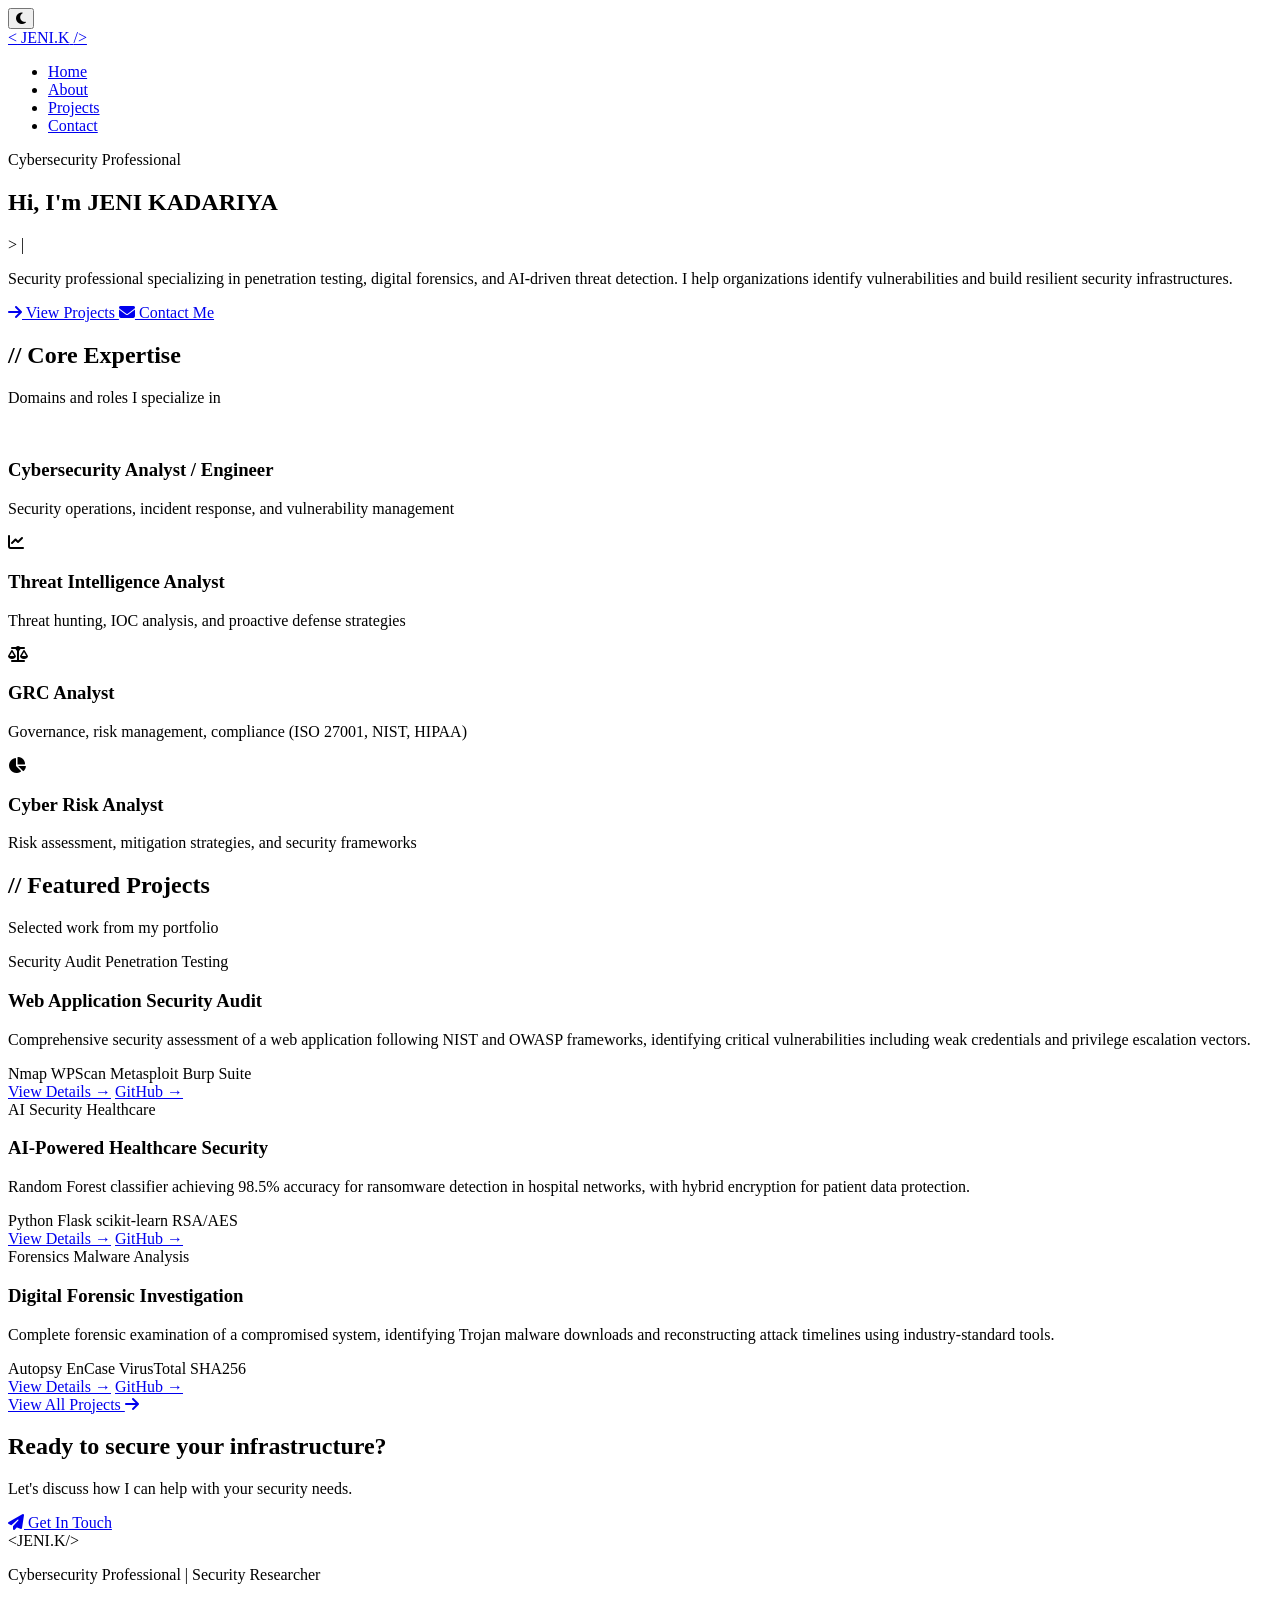
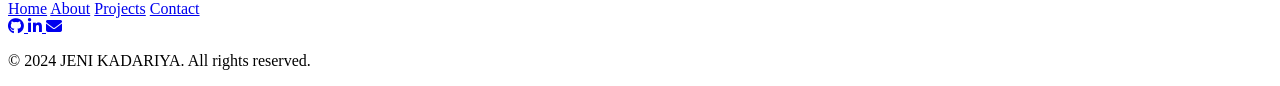
==== index.html @ f5ad0b84 "portolio" ====
<!DOCTYPE html>
<html lang="en">
<head>
    <meta charset="UTF-8">
    <meta name="viewport" content="width=device-width, initial-scale=1.0">
    <title>JENI KADARIYA | Cybersecurity Professional</title>
    <link rel="stylesheet" href="assets/css/style.css">
    <link href="https://fonts.googleapis.com/css2?family=Inter:wght@300;400;500;600;700;800&display=swap" rel="stylesheet">
    <link rel="stylesheet" href="https://cdnjs.cloudflare.com/ajax/libs/font-awesome/6.5.1/css/all.min.css">
</head>
<body>
    <!-- Animated Background -->
    <div class="bg-animation">
        <div class="grid-lines"></div>
        <div class="glow-spot"></div>
    </div>

    <!-- Theme Toggle -->
    <div class="theme-toggle">
        <button id="themeToggle" aria-label="Toggle theme">
            <i class="fas fa-moon"></i>
        </button>
    </div>

    <!-- Navigation -->
    <nav class="navbar" id="navbar">
        <div class="nav-container">
            <div class="logo">
                <a href="index.html">
                    <span class="logo-bracket">&lt;</span>
                    <span class="logo-text">JENI.K</span>
                    <span class="logo-bracket">/&gt;</span>
                </a>
            </div>
            <div class="nav-toggle" id="navToggle">
                <span></span>
                <span></span>
                <span></span>
            </div>
            <ul class="nav-menu" id="navMenu">
                <li><a href="index.html" class="nav-link active">Home</a></li>
                <li><a href="about.html" class="nav-link">About</a></li>
                <li><a href="projects.html" class="nav-link">Projects</a></li>
                <li><a href="contact.html" class="nav-link">Contact</a></li>
            </ul>
        </div>
    </nav>

    <main>
        <!-- Hero Section -->
        <section class="hero">
            <div class="hero-container">
                <div class="hero-badge">
                    <span class="badge-dot"></span>
                    <span>Cybersecurity Professional</span>
                </div>
                <h1 class="hero-title">
                    <span class="greeting">Hi, I'm</span>
                    <span class="name">JENI KADARIYA</span>
                </h1>
                <div class="typing-container">
                    <span class="typing-prefix">></span>
                    <span class="typing-text" id="typingText"></span>
                    <span class="typing-cursor">|</span>
                </div>
                <p class="hero-description">
                    Security professional specializing in penetration testing, digital forensics, 
                    and AI-driven threat detection. I help organizations identify vulnerabilities 
                    and build resilient security infrastructures.
                </p>
                <div class="hero-buttons">
                    <a href="projects.html" class="btn btn-primary">
                        <i class="fas fa-arrow-right"></i>
                        View Projects
                    </a>
                    <a href="contact.html" class="btn btn-outline">
                        <i class="fas fa-envelope"></i>
                        Contact Me
                    </a>
                </div>
            </div>
        </section>

        <!-- Skills Preview - UPDATED SECTION -->
        <section class="skills-preview">
            <div class="container">
                <div class="section-header">
                    <h2 class="section-title">
                        <span class="title-accent">//</span>
                        Core Expertise
                    </h2>
                    <p class="section-subtitle">Domains and roles I specialize in</p>
                </div>
                <div class="skills-grid">
                    <div class="skill-card">
                        <div class="skill-icon">
                            <i class="fas fa-shield-haltered"></i>
                        </div>
                        <h3>Cybersecurity Analyst / Engineer</h3>
                        <p>Security operations, incident response, and vulnerability management</p>
                    </div>
                    <div class="skill-card">
                        <div class="skill-icon">
                            <i class="fas fa-chart-line"></i>
                        </div>
                        <h3>Threat Intelligence Analyst</h3>
                        <p>Threat hunting, IOC analysis, and proactive defense strategies</p>
                    </div>
                    <div class="skill-card">
                        <div class="skill-icon">
                            <i class="fas fa-balance-scale"></i>
                        </div>
                        <h3>GRC Analyst</h3>
                        <p>Governance, risk management, compliance (ISO 27001, NIST, HIPAA)</p>
                    </div>
                    <div class="skill-card">
                        <div class="skill-icon">
                            <i class="fas fa-chart-pie"></i>
                        </div>
                        <h3>Cyber Risk Analyst</h3>
                        <p>Risk assessment, mitigation strategies, and security frameworks</p>
                    </div>
                </div>
            </div>
        </section>

        <!-- Featured Projects -->
        <section class="featured-projects">
            <div class="container">
                <div class="section-header">
                    <h2 class="section-title">
                        <span class="title-accent">//</span>
                        Featured Projects
                    </h2>
                    <p class="section-subtitle">Selected work from my portfolio</p>
                </div>
                <div class="projects-grid" id="featuredGrid">
                    <!-- Featured Project 1 -->
                    <div class="project-card">
                        <div class="project-tags">
                            <span class="tag">Security Audit</span>
                            <span class="tag">Penetration Testing</span>
                        </div>
                        <h3>Web Application Security Audit</h3>
                        <p>Comprehensive security assessment of a web application following NIST and OWASP frameworks, identifying critical vulnerabilities including weak credentials and privilege escalation vectors.</p>
                        <div class="project-tech">
                            <span>Nmap</span>
                            <span>WPScan</span>
                            <span>Metasploit</span>
                            <span>Burp Suite</span>
                        </div>
                        <div class="project-links">
                            <a href="projects.html" class="btn-link">View Details →</a>
                            <a href="https://github.com/Jeni3579" target="_blank" class="btn-link">GitHub →</a>
                        </div>
                    </div>

                    <!-- Featured Project 2 -->
                    <div class="project-card">
                        <div class="project-tags">
                            <span class="tag">AI Security</span>
                            <span class="tag">Healthcare</span>
                        </div>
                        <h3>AI-Powered Healthcare Security</h3>
                        <p>Random Forest classifier achieving 98.5% accuracy for ransomware detection in hospital networks, with hybrid encryption for patient data protection.</p>
                        <div class="project-tech">
                            <span>Python</span>
                            <span>Flask</span>
                            <span>scikit-learn</span>
                            <span>RSA/AES</span>
                        </div>
                        <div class="project-links">
                            <a href="projects.html" class="btn-link">View Details →</a>
                            <a href="https://github.com/Jeni3579" target="_blank" class="btn-link">GitHub →</a>
                        </div>
                    </div>

                    <!-- Featured Project 3 -->
                    <div class="project-card">
                        <div class="project-tags">
                            <span class="tag">Forensics</span>
                            <span class="tag">Malware Analysis</span>
                        </div>
                        <h3>Digital Forensic Investigation</h3>
                        <p>Complete forensic examination of a compromised system, identifying Trojan malware downloads and reconstructing attack timelines using industry-standard tools.</p>
                        <div class="project-tech">
                            <span>Autopsy</span>
                            <span>EnCase</span>
                            <span>VirusTotal</span>
                            <span>SHA256</span>
                        </div>
                        <div class="project-links">
                            <a href="projects.html" class="btn-link">View Details →</a>
                            <a href="https://github.com/Jeni3579" target="_blank" class="btn-link">GitHub →</a>
                        </div>
                    </div>
                </div>
                <div class="view-all">
                    <a href="projects.html" class="btn-outline">
                        View All Projects
                        <i class="fas fa-arrow-right"></i>
                    </a>
                </div>
            </div>
        </section>

        <!-- Call to Action -->
        <section class="cta-section">
            <div class="container">
                <div class="cta-content">
                    <h2>Ready to secure your infrastructure?</h2>
                    <p>Let's discuss how I can help with your security needs.</p>
                    <a href="contact.html" class="btn btn-primary">
                        <i class="fas fa-paper-plane"></i>
                        Get In Touch
                    </a>
                </div>
            </div>
        </section>
    </main>

    <!-- Footer -->
    <footer class="footer">
        <div class="container">
            <div class="footer-content">
                <div class="footer-info">
                    <div class="footer-logo">
                        <span>&lt;JENI.K/&gt;</span>
                    </div>
                    <p>Cybersecurity Professional | Security Researcher</p>
                </div>
                <div class="footer-links">
                    <a href="index.html">Home</a>
                    <a href="about.html">About</a>
                    <a href="projects.html">Projects</a>
                    <a href="contact.html">Contact</a>
                </div>
                <div class="footer-social">
                    <a href="https://github.com/Jeni3579" target="_blank" aria-label="GitHub">
                        <i class="fab fa-github"></i>
                    </a>
                    <a href="https://www.linkedin.com/in/jeni-kadariya-0620a2279" target="_blank" aria-label="LinkedIn">
                        <i class="fab fa-linkedin-in"></i>
                    </a>
                    <a href="mailto:kadariyajennie3579@gmail.com" aria-label="Email">
                        <i class="fas fa-envelope"></i>
                    </a>
                </div>
            </div>
            <div class="footer-bottom">
                <p>&copy; 2024 JENI KADARIYA. All rights reserved.</p>
            </div>
        </div>
    </footer>

    <script src="assets/js/main.js"></script>
</body>
</html>
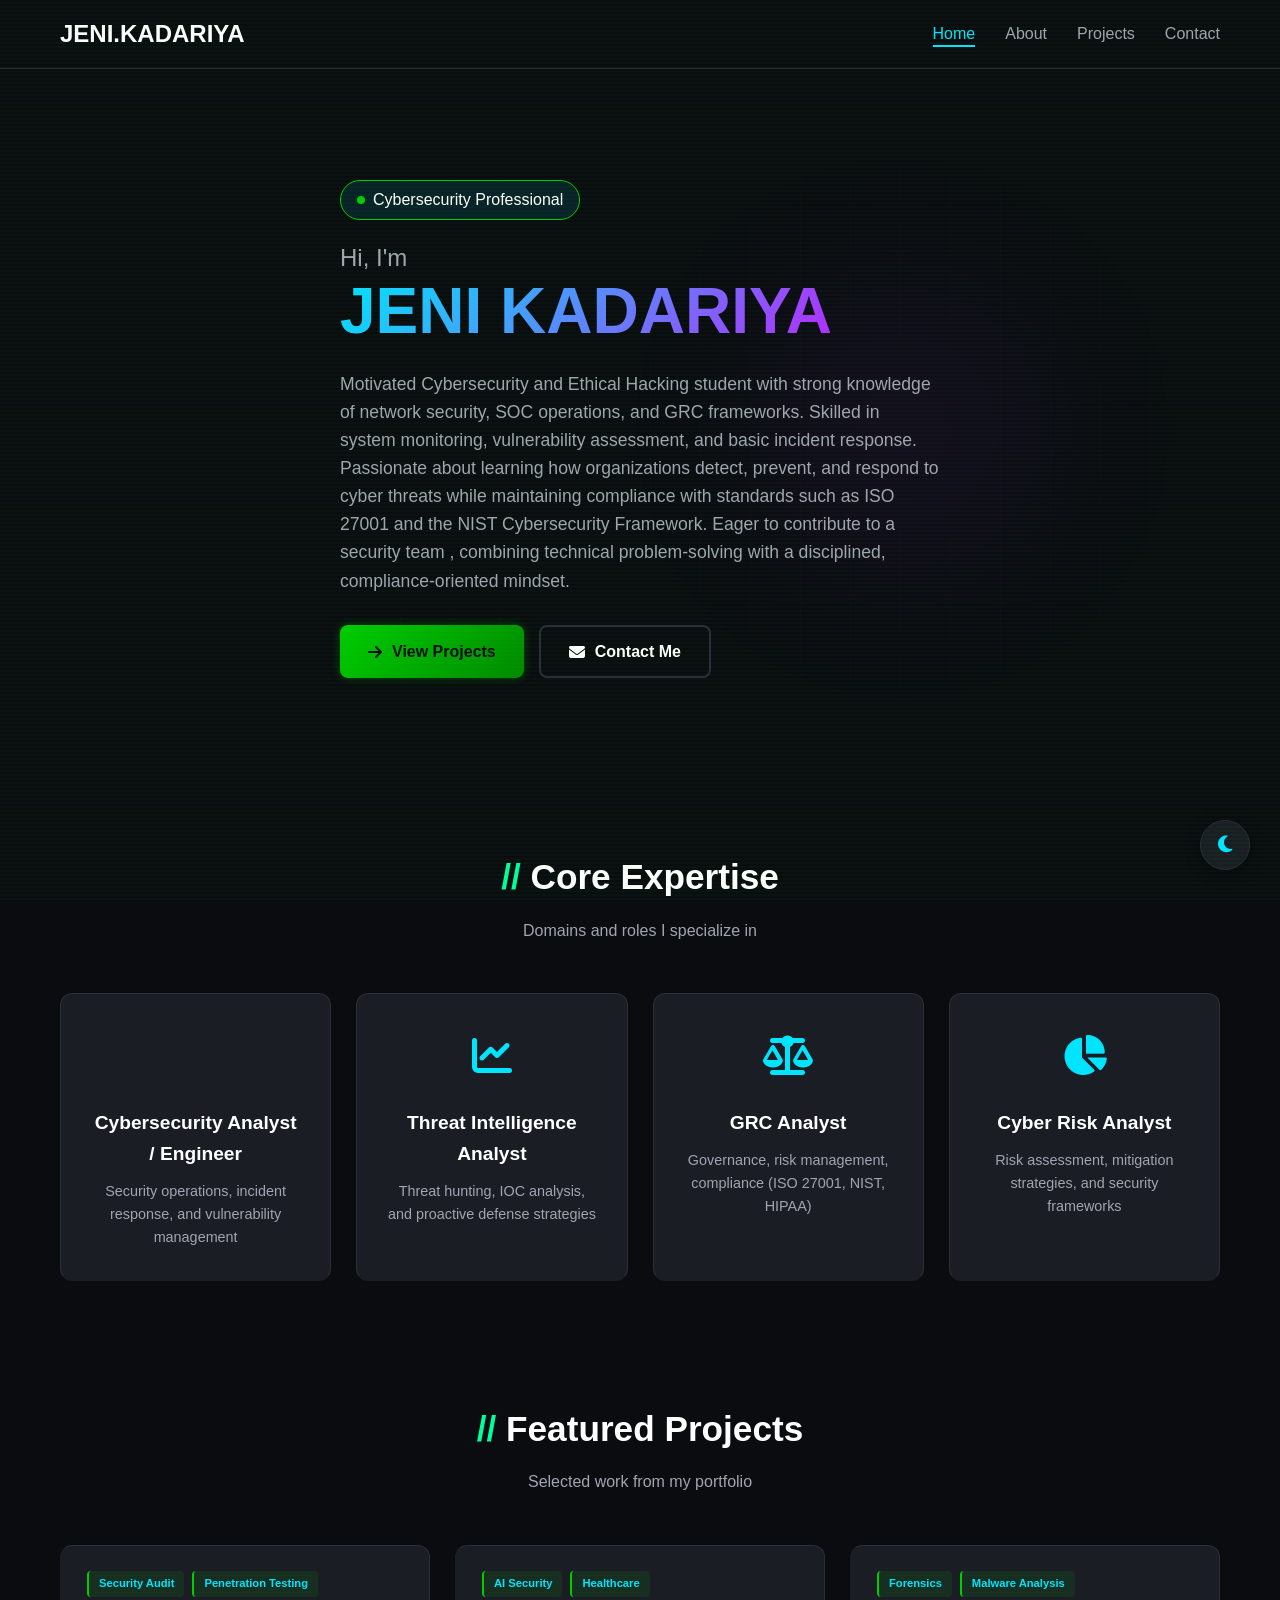
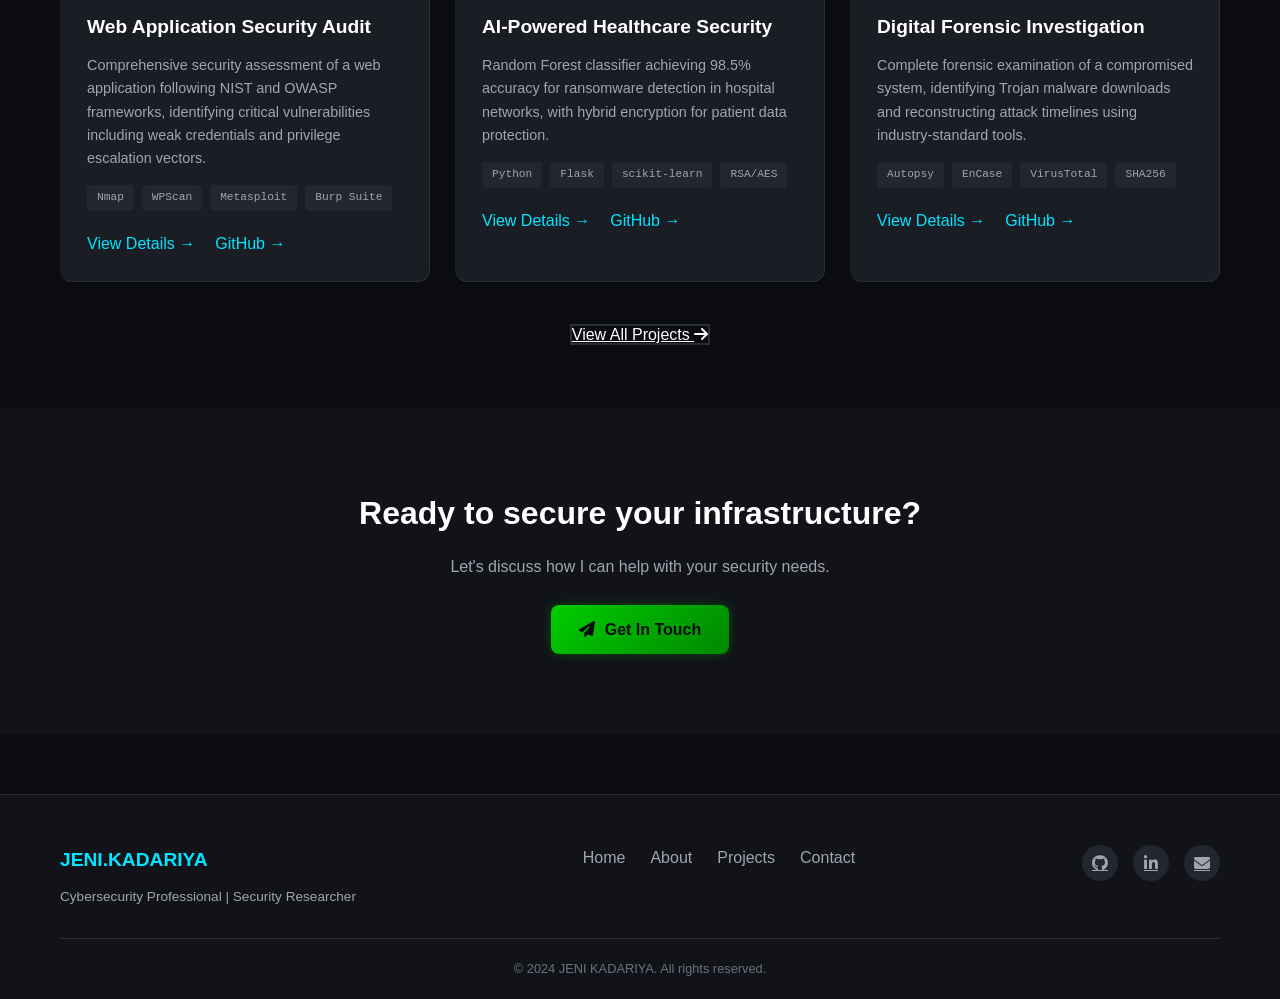
==== commit 2010cc1f: "cybersecurity portfolio" ====
--- a/index.html
+++ b/index.html
@@ -9,10 +9,11 @@
     <link rel="stylesheet" href="https://cdnjs.cloudflare.com/ajax/libs/font-awesome/6.5.1/css/all.min.css">
 </head>
 <body>
-    <!-- Animated Background -->
+    <!-- Animated Background - Kali Linux Style -->
     <div class="bg-animation">
         <div class="grid-lines"></div>
         <div class="glow-spot"></div>
+        <div class="matrix-rain"></div>
     </div>
 
     <!-- Theme Toggle -->
@@ -27,9 +28,7 @@
         <div class="nav-container">
             <div class="logo">
                 <a href="index.html">
-                    <span class="logo-bracket">&lt;</span>
-                    <span class="logo-text">JENI.K</span>
-                    <span class="logo-bracket">/&gt;</span>
+                    <span class="logo-text">JENI.KADARIYA</span>
                 </a>
             </div>
             <div class="nav-toggle" id="navToggle">
@@ -58,15 +57,12 @@
                     <span class="greeting">Hi, I'm</span>
                     <span class="name">JENI KADARIYA</span>
                 </h1>
-                <div class="typing-container">
-                    <span class="typing-prefix">></span>
-                    <span class="typing-text" id="typingText"></span>
-                    <span class="typing-cursor">|</span>
-                </div>
                 <p class="hero-description">
-                    Security professional specializing in penetration testing, digital forensics, 
-                    and AI-driven threat detection. I help organizations identify vulnerabilities 
-                    and build resilient security infrastructures.
+                    Motivated Cybersecurity and Ethical Hacking student with strong knowledge of network security, SOC operations, and GRC
+                    frameworks. Skilled in system monitoring, vulnerability assessment, and basic incident response. Passionate about learning how
+                    organizations detect, prevent, and respond to cyber threats while maintaining compliance with standards such as ISO 27001 and the
+                    NIST Cybersecurity Framework. Eager to contribute to a security team , combining technical problem-solving with a disciplined,
+                    compliance-oriented mindset.
                 </p>
                 <div class="hero-buttons">
                     <a href="projects.html" class="btn btn-primary">
@@ -81,7 +77,7 @@
             </div>
         </section>
 
-        <!-- Skills Preview - UPDATED SECTION -->
+        <!-- Skills Preview -->
         <section class="skills-preview">
             <div class="container">
                 <div class="section-header">
@@ -225,7 +221,7 @@
             <div class="footer-content">
                 <div class="footer-info">
                     <div class="footer-logo">
-                        <span>&lt;JENI.K/&gt;</span>
+                        <span>JENI.KADARIYA</span>
                     </div>
                     <p>Cybersecurity Professional | Security Researcher</p>
                 </div>
--- a/assets/css/style.css
+++ b/assets/css/style.css
@@ -0,0 +1,1150 @@
+/* ============================================
+   JENI KADARIYA - Cybersecurity Portfolio
+   Modern Dark Theme with Neon Accents
+   ============================================ */
+
+/* CSS Variables */
+:root {
+    /* Dark Theme (Default) */
+    --bg-primary: #0a0c10;
+    --bg-secondary: #111318;
+    --bg-card: #1a1d24;
+    --bg-hover: #22262f;
+    --text-primary: #ffffff;
+    --text-secondary: #a0a5b0;
+    --text-muted: #6c7280;
+    --accent-cyan: #00e5ff;
+    --accent-purple: #b829ff;
+    --accent-green: #00ff9d;
+    --border-color: #2a2e3a;
+    --glow-cyan: rgba(0, 229, 255, 0.2);
+    --glow-purple: rgba(184, 41, 255, 0.2);
+    --danger: #ff4d4d;
+    --success: #00ff9d;
+    --transition: all 0.3s ease;
+}
+
+/* Light Theme */
+[data-theme="light"] {
+    --bg-primary: #f0f2f5;
+    --bg-secondary: #ffffff;
+    --bg-card: #ffffff;
+    --bg-hover: #e8eaef;
+    --text-primary: #1a1a2e;
+    --text-secondary: #4a4a6a;
+    --text-muted: #8a8aa0;
+    --border-color: #e0e0e0;
+}
+
+/* Global Styles */
+* {
+    margin: 0;
+    padding: 0;
+    box-sizing: border-box;
+}
+
+html {
+    scroll-behavior: smooth;
+}
+
+body {
+    font-family: 'Inter', sans-serif;
+    background-color: var(--bg-primary);
+    color: var(--text-primary);
+    line-height: 1.6;
+    transition: var(--transition);
+    overflow-x: hidden;
+}
+
+.container {
+    max-width: 1200px;
+    margin: 0 auto;
+    padding: 0 20px;
+}
+
+/* ============================================
+   Animated Background
+   ============================================ */
+.bg-animation {
+    position: fixed;
+    top: 0;
+    left: 0;
+    width: 100%;
+    height: 100%;
+    z-index: -1;
+    overflow: hidden;
+}
+
+.grid-lines {
+    position: absolute;
+    top: 0;
+    left: 0;
+    width: 100%;
+    height: 100%;
+    background-image: 
+        linear-gradient(var(--border-color) 1px, transparent 1px),
+        linear-gradient(90deg, var(--border-color) 1px, transparent 1px);
+    background-size: 50px 50px;
+    opacity: 0.05;
+}
+
+.glow-spot {
+    position: absolute;
+    top: 20%;
+    right: 10%;
+    width: 500px;
+    height: 500px;
+    background: radial-gradient(circle, var(--glow-purple) 0%, transparent 70%);
+    border-radius: 50%;
+    filter: blur(60px);
+    opacity: 0.4;
+    animation: pulse 8s ease-in-out infinite;
+}
+
+@keyframes pulse {
+    0%, 100% { opacity: 0.3; transform: scale(1); }
+    50% { opacity: 0.5; transform: scale(1.1); }
+}
+
+/* ============================================
+   Theme Toggle
+   ============================================ */
+.theme-toggle {
+    position: fixed;
+    bottom: 30px;
+    right: 30px;
+    z-index: 1000;
+}
+
+.theme-toggle button {
+    width: 50px;
+    height: 50px;
+    border-radius: 50%;
+    background: var(--bg-card);
+    border: 1px solid var(--border-color);
+    color: var(--accent-cyan);
+    cursor: pointer;
+    font-size: 1.2rem;
+    transition: var(--transition);
+    box-shadow: 0 4px 15px rgba(0, 0, 0, 0.3);
+}
+
+.theme-toggle button:hover {
+    transform: scale(1.1);
+    border-color: var(--accent-cyan);
+    box-shadow: 0 0 20px var(--glow-cyan);
+}
+
+/* ============================================
+   Navigation
+   ============================================ */
+.navbar {
+    position: sticky;
+    top: 0;
+    z-index: 999;
+    background: var(--bg-primary);
+    border-bottom: 1px solid var(--border-color);
+    backdrop-filter: blur(10px);
+    padding: 15px 0;
+}
+
+.nav-container {
+    max-width: 1200px;
+    margin: 0 auto;
+    padding: 0 20px;
+    display: flex;
+    justify-content: space-between;
+    align-items: center;
+}
+
+.logo a {
+    text-decoration: none;
+    font-size: 1.5rem;
+    font-weight: 700;
+}
+
+.logo-bracket {
+    color: var(--accent-cyan);
+}
+
+.logo-text {
+    color: var(--text-primary);
+}
+
+.nav-menu {
+    display: flex;
+    gap: 30px;
+    list-style: none;
+}
+
+.nav-link {
+    text-decoration: none;
+    color: var(--text-secondary);
+    font-weight: 500;
+    transition: var(--transition);
+    position: relative;
+}
+
+.nav-link:hover,
+.nav-link.active {
+    color: var(--accent-cyan);
+}
+
+.nav-link::after {
+    content: '';
+    position: absolute;
+    bottom: -5px;
+    left: 0;
+    width: 0;
+    height: 2px;
+    background: var(--accent-cyan);
+    transition: var(--transition);
+}
+
+.nav-link:hover::after,
+.nav-link.active::after {
+    width: 100%;
+}
+
+.nav-toggle {
+    display: none;
+    flex-direction: column;
+    gap: 6px;
+    cursor: pointer;
+}
+
+.nav-toggle span {
+    width: 25px;
+    height: 2px;
+    background: var(--text-primary);
+    transition: var(--transition);
+}
+
+/* ============================================
+   Buttons
+   ============================================ */
+.btn {
+    display: inline-flex;
+    align-items: center;
+    gap: 10px;
+    padding: 12px 28px;
+    border-radius: 8px;
+    text-decoration: none;
+    font-weight: 600;
+    transition: var(--transition);
+    cursor: pointer;
+    border: none;
+    font-family: inherit;
+}
+
+.btn-primary {
+    background: linear-gradient(135deg, var(--accent-cyan), var(--accent-purple));
+    color: var(--bg-primary);
+}
+
+.btn-primary:hover {
+    transform: translateY(-2px);
+    box-shadow: 0 5px 20px var(--glow-cyan);
+}
+
+.btn-outline {
+    background: transparent;
+    border: 2px solid var(--border-color);
+    color: var(--text-primary);
+}
+
+.btn-outline:hover {
+    border-color: var(--accent-cyan);
+    color: var(--accent-cyan);
+    transform: translateY(-2px);
+}
+
+.btn-link {
+    background: none;
+    border: none;
+    color: var(--accent-cyan);
+    text-decoration: none;
+    font-weight: 500;
+    cursor: pointer;
+    transition: var(--transition);
+}
+
+.btn-link:hover {
+    color: var(--accent-purple);
+    transform: translateX(5px);
+}
+
+/* ============================================
+   Hero Section
+   ============================================ */
+.hero {
+    min-height: 80vh;
+    display: flex;
+    align-items: center;
+    padding: 60px 0;
+}
+
+.hero-container {
+    max-width: 1200px;
+    margin: 0 auto;
+    padding: 0 20px;
+}
+
+.hero-badge {
+    display: inline-flex;
+    align-items: center;
+    gap: 8px;
+    background: rgba(0, 229, 255, 0.1);
+    border: 1px solid var(--accent-cyan);
+    border-radius: 50px;
+    padding: 6px 16px;
+    margin-bottom: 24px;
+}
+
+.badge-dot {
+    width: 8px;
+    height: 8px;
+    background: var(--accent-green);
+    border-radius: 50%;
+    animation: blink 1s infinite;
+}
+
+@keyframes blink {
+    0%, 100% { opacity: 1; }
+    50% { opacity: 0.3; }
+}
+
+.hero-title {
+    font-size: 4rem;
+    font-weight: 800;
+    margin-bottom: 20px;
+    line-height: 1.2;
+}
+
+.greeting {
+    display: block;
+    font-size: 1.5rem;
+    color: var(--text-secondary);
+    font-weight: 400;
+}
+
+.name {
+    background: linear-gradient(135deg, var(--accent-cyan), var(--accent-purple));
+    -webkit-background-clip: text;
+    background-clip: text;
+    color: transparent;
+}
+
+.typing-container {
+    display: flex;
+    align-items: center;
+    gap: 5px;
+    margin-bottom: 20px;
+    font-size: 1.5rem;
+}
+
+.typing-prefix {
+    color: var(--accent-green);
+}
+
+.typing-text {
+    color: var(--accent-cyan);
+}
+
+.typing-cursor {
+    color: var(--accent-green);
+    animation: blink 1s infinite;
+}
+
+.hero-description {
+    font-size: 1.1rem;
+    color: var(--text-secondary);
+    max-width: 600px;
+    margin-bottom: 30px;
+}
+
+.hero-buttons {
+    display: flex;
+    gap: 15px;
+    flex-wrap: wrap;
+}
+
+/* ============================================
+   Section Styles
+   ============================================ */
+.section-header {
+    text-align: center;
+    margin-bottom: 50px;
+}
+
+.section-title {
+    font-size: 2.2rem;
+    font-weight: 700;
+    margin-bottom: 12px;
+}
+
+.title-accent {
+    color: var(--accent-green);
+}
+
+.section-subtitle {
+    color: var(--text-secondary);
+    font-size: 1rem;
+}
+
+/* Skills Preview */
+.skills-preview {
+    padding: 60px 0;
+}
+
+.skills-grid {
+    display: grid;
+    grid-template-columns: repeat(auto-fit, minmax(250px, 1fr));
+    gap: 25px;
+}
+
+.skill-card {
+    background: var(--bg-card);
+    border: 1px solid var(--border-color);
+    border-radius: 12px;
+    padding: 30px;
+    text-align: center;
+    transition: var(--transition);
+}
+
+.skill-card:hover {
+    transform: translateY(-5px);
+    border-color: var(--accent-cyan);
+    box-shadow: 0 5px 20px var(--glow-cyan);
+}
+
+.skill-icon {
+    font-size: 2.5rem;
+    color: var(--accent-cyan);
+    margin-bottom: 20px;
+}
+
+.skill-card h3 {
+    font-size: 1.2rem;
+    margin-bottom: 10px;
+}
+
+.skill-card p {
+    color: var(--text-secondary);
+    font-size: 0.9rem;
+}
+
+/* Projects Grid */
+.featured-projects,
+.all-projects {
+    padding: 60px 0;
+}
+
+.projects-grid {
+    display: grid;
+    grid-template-columns: repeat(auto-fit, minmax(350px, 1fr));
+    gap: 25px;
+    margin-bottom: 40px;
+}
+
+.project-card {
+    background: var(--bg-card);
+    border: 1px solid var(--border-color);
+    border-radius: 12px;
+    padding: 25px;
+    transition: var(--transition);
+}
+
+.project-card:hover {
+    transform: translateY(-5px);
+    border-color: var(--accent-cyan);
+    box-shadow: 0 5px 20px var(--glow-cyan);
+}
+
+.project-tags {
+    display: flex;
+    flex-wrap: wrap;
+    gap: 8px;
+    margin-bottom: 15px;
+}
+
+.tag {
+    background: rgba(0, 229, 255, 0.1);
+    color: var(--accent-cyan);
+    padding: 4px 10px;
+    border-radius: 4px;
+    font-size: 0.7rem;
+    font-weight: 600;
+}
+
+.project-card h3 {
+    font-size: 1.2rem;
+    margin-bottom: 12px;
+}
+
+.project-card p {
+    color: var(--text-secondary);
+    font-size: 0.9rem;
+    margin-bottom: 15px;
+    line-height: 1.6;
+}
+
+.project-tech {
+    display: flex;
+    flex-wrap: wrap;
+    gap: 8px;
+    margin-bottom: 20px;
+}
+
+.project-tech span {
+    background: var(--bg-hover);
+    padding: 4px 10px;
+    border-radius: 4px;
+    font-size: 0.7rem;
+    font-family: monospace;
+    color: var(--text-secondary);
+}
+
+.project-links {
+    display: flex;
+    gap: 20px;
+}
+
+.view-all {
+    text-align: center;
+    margin-top: 20px;
+}
+
+/* CTA Section */
+.cta-section {
+    padding: 80px 0;
+    text-align: center;
+    background: var(--bg-secondary);
+}
+
+.cta-content h2 {
+    font-size: 2rem;
+    margin-bottom: 15px;
+}
+
+.cta-content p {
+    color: var(--text-secondary);
+    margin-bottom: 25px;
+}
+
+/* Page Hero */
+.page-hero {
+    padding: 60px 0 40px;
+    text-align: center;
+}
+
+.page-hero-content h1 {
+    font-size: 2.5rem;
+    margin-bottom: 15px;
+}
+
+.page-hero-content p {
+    color: var(--text-secondary);
+}
+
+/* About Page */
+.about-intro {
+    padding: 40px 0;
+}
+
+.about-grid {
+    display: grid;
+    grid-template-columns: 1fr 2fr;
+    gap: 50px;
+    align-items: center;
+}
+
+.image-placeholder {
+    background: linear-gradient(135deg, var(--accent-cyan), var(--accent-purple));
+    border-radius: 20px;
+    aspect-ratio: 1;
+    display: flex;
+    align-items: center;
+    justify-content: center;
+}
+
+.placeholder-icon {
+    font-size: 5rem;
+    color: var(--bg-primary);
+}
+
+.about-text h2 {
+    font-size: 2rem;
+    margin-bottom: 20px;
+}
+
+.about-text p {
+    color: var(--text-secondary);
+    margin-bottom: 20px;
+    line-height: 1.6;
+}
+
+.about-stats {
+    display: flex;
+    gap: 30px;
+    margin-top: 30px;
+}
+
+.stat-item {
+    text-align: center;
+}
+
+.stat-number {
+    display: block;
+    font-size: 2rem;
+    font-weight: 700;
+    color: var(--accent-cyan);
+}
+
+.stat-label {
+    font-size: 0.8rem;
+    color: var(--text-secondary);
+}
+
+/* Skills Detail */
+.skills-detail {
+    padding: 60px 0;
+}
+
+.skills-categories {
+    display: grid;
+    grid-template-columns: repeat(2, 1fr);
+    gap: 30px;
+}
+
+.skill-category {
+    background: var(--bg-card);
+    border: 1px solid var(--border-color);
+    border-radius: 12px;
+    padding: 25px;
+}
+
+.skill-category h3 {
+    font-size: 1.2rem;
+    margin-bottom: 20px;
+    color: var(--accent-cyan);
+}
+
+.skill-category h3 i {
+    margin-right: 10px;
+}
+
+.skill-items {
+    display: flex;
+    flex-wrap: wrap;
+    gap: 10px;
+}
+
+.skill-items span {
+    background: var(--bg-hover);
+    padding: 8px 16px;
+    border-radius: 8px;
+    font-size: 0.85rem;
+    transition: var(--transition);
+}
+
+.skill-items span:hover {
+    background: var(--accent-cyan);
+    color: var(--bg-primary);
+}
+
+/* Certifications */
+.certifications {
+    padding: 60px 0;
+}
+
+.cert-grid {
+    display: grid;
+    grid-template-columns: repeat(auto-fit, minmax(200px, 1fr));
+    gap: 20px;
+}
+
+.cert-card {
+    background: var(--bg-card);
+    border: 1px solid var(--border-color);
+    border-radius: 12px;
+    padding: 25px;
+    text-align: center;
+    transition: var(--transition);
+}
+
+.cert-card:hover {
+    transform: translateY(-3px);
+    border-color: var(--accent-cyan);
+}
+
+.cert-card i {
+    font-size: 2rem;
+    color: var(--accent-cyan);
+    margin-bottom: 15px;
+}
+
+.cert-card h3 {
+    font-size: 1rem;
+    margin-bottom: 5px;
+}
+
+.cert-card p {
+    font-size: 0.8rem;
+    color: var(--text-secondary);
+}
+
+/* Timeline */
+.journey {
+    padding: 60px 0;
+}
+
+.timeline {
+    position: relative;
+    max-width: 800px;
+    margin: 0 auto;
+    padding-left: 30px;
+}
+
+.timeline::before {
+    content: '';
+    position: absolute;
+    left: 0;
+    top: 0;
+    bottom: 0;
+    width: 2px;
+    background: linear-gradient(to bottom, var(--accent-cyan), var(--accent-purple));
+}
+
+.timeline-item {
+    position: relative;
+    margin-bottom: 40px;
+}
+
+.timeline-dot {
+    position: absolute;
+    left: -34px;
+    top: 0;
+    width: 10px;
+    height: 10px;
+    border-radius: 50%;
+    background: var(--accent-cyan);
+    border: 2px solid var(--bg-primary);
+    box-shadow: 0 0 10px var(--accent-cyan);
+}
+
+.timeline-content {
+    background: var(--bg-card);
+    border: 1px solid var(--border-color);
+    border-radius: 12px;
+    padding: 20px;
+}
+
+.timeline-content h3 {
+    margin-bottom: 5px;
+}
+
+.timeline-date {
+    font-size: 0.8rem;
+    color: var(--accent-green);
+    margin-bottom: 10px;
+}
+
+.timeline-content p {
+    color: var(--text-secondary);
+    font-size: 0.9rem;
+}
+
+/* Contact Page */
+.contact-section {
+    padding: 60px 0;
+}
+
+.contact-grid {
+    display: grid;
+    grid-template-columns: 1fr 1fr;
+    gap: 50px;
+}
+
+.contact-info h2,
+.contact-form h2 {
+    font-size: 1.8rem;
+    margin-bottom: 20px;
+}
+
+.contact-info p {
+    color: var(--text-secondary);
+    margin-bottom: 30px;
+}
+
+.contact-details {
+    display: flex;
+    flex-direction: column;
+    gap: 20px;
+}
+
+.contact-item {
+    display: flex;
+    align-items: center;
+    gap: 15px;
+}
+
+.contact-item i {
+    font-size: 1.5rem;
+    color: var(--accent-cyan);
+    width: 40px;
+}
+
+.contact-item h4 {
+    font-size: 0.9rem;
+    margin-bottom: 4px;
+}
+
+.contact-item a {
+    color: var(--text-secondary);
+    text-decoration: none;
+    transition: var(--transition);
+}
+
+.contact-item a:hover {
+    color: var(--accent-cyan);
+}
+
+/* Form Styles */
+.form-group {
+    margin-bottom: 20px;
+}
+
+.form-group label {
+    display: block;
+    margin-bottom: 8px;
+    font-weight: 500;
+}
+
+.form-group input,
+.form-group textarea {
+    width: 100%;
+    padding: 12px 15px;
+    background: var(--bg-card);
+    border: 1px solid var(--border-color);
+    border-radius: 8px;
+    color: var(--text-primary);
+    font-family: inherit;
+    transition: var(--transition);
+}
+
+.form-group input:focus,
+.form-group textarea:focus {
+    outline: none;
+    border-color: var(--accent-cyan);
+    box-shadow: 0 0 10px var(--glow-cyan);
+}
+
+.error-message {
+    display: block;
+    font-size: 0.75rem;
+    color: var(--danger);
+    margin-top: 5px;
+}
+
+.form-success {
+    text-align: center;
+    padding: 20px;
+    background: rgba(0, 255, 157, 0.1);
+    border: 1px solid var(--success);
+    border-radius: 8px;
+    margin-top: 20px;
+}
+
+.form-success i {
+    font-size: 2rem;
+    color: var(--success);
+    margin-bottom: 10px;
+}
+
+/* Footer */
+.footer {
+    background: var(--bg-secondary);
+    border-top: 1px solid var(--border-color);
+    padding: 50px 0 20px;
+    margin-top: 60px;
+}
+
+.footer-content {
+    display: flex;
+    justify-content: space-between;
+    flex-wrap: wrap;
+    gap: 30px;
+    margin-bottom: 30px;
+}
+
+.footer-logo span {
+    font-size: 1.2rem;
+    font-weight: 700;
+    color: var(--accent-cyan);
+}
+
+.footer-info p {
+    color: var(--text-secondary);
+    font-size: 0.85rem;
+    margin-top: 10px;
+}
+
+.footer-links {
+    display: flex;
+    gap: 25px;
+}
+
+.footer-links a {
+    color: var(--text-secondary);
+    text-decoration: none;
+    transition: var(--transition);
+}
+
+.footer-links a:hover {
+    color: var(--accent-cyan);
+}
+
+.footer-social {
+    display: flex;
+    gap: 15px;
+}
+
+.footer-social a {
+    width: 36px;
+    height: 36px;
+    display: flex;
+    align-items: center;
+    justify-content: center;
+    background: var(--bg-hover);
+    border-radius: 50%;
+    color: var(--text-secondary);
+    transition: var(--transition);
+}
+
+.footer-social a:hover {
+    background: var(--accent-cyan);
+    color: var(--bg-primary);
+    transform: translateY(-3px);
+}
+
+.footer-bottom {
+    text-align: center;
+    padding-top: 20px;
+    border-top: 1px solid var(--border-color);
+    color: var(--text-muted);
+    font-size: 0.8rem;
+}
+
+/* Modal */
+.modal {
+    display: none;
+    position: fixed;
+    top: 0;
+    left: 0;
+    width: 100%;
+    height: 100%;
+    background: rgba(0, 0, 0, 0.9);
+    z-index: 2000;
+    justify-content: center;
+    align-items: center;
+}
+
+.modal.active {
+    display: flex;
+}
+
+.modal-content {
+    background: var(--bg-card);
+    border: 1px solid var(--accent-cyan);
+    border-radius: 16px;
+    max-width: 600px;
+    width: 90%;
+    max-height: 80vh;
+    overflow-y: auto;
+    position: relative;
+}
+
+.modal-close {
+    position: absolute;
+    top: 15px;
+    right: 20px;
+    background: none;
+    border: none;
+    font-size: 2rem;
+    color: var(--text-secondary);
+    cursor: pointer;
+    transition: var(--transition);
+}
+
+.modal-close:hover {
+    color: var(--danger);
+}
+
+.modal-body {
+    padding: 30px;
+}
+
+/* Responsive */
+@media (max-width: 768px) {
+    .nav-toggle {
+        display: flex;
+    }
+    
+    .nav-menu {
+        position: fixed;
+        top: 70px;
+        left: -100%;
+        width: 100%;
+        height: calc(100vh - 70px);
+        background: var(--bg-primary);
+        flex-direction: column;
+        align-items: center;
+        justify-content: center;
+        transition: var(--transition);
+        z-index: 998;
+    }
+    
+    .nav-menu.active {
+        left: 0;
+    }
+    
+    .hero-title {
+        font-size: 2.5rem;
+    }
+    
+    .about-grid {
+        grid-template-columns: 1fr;
+    }
+    
+    .skills-categories {
+        grid-template-columns: 1fr;
+    }
+    
+    .contact-grid {
+        grid-template-columns: 1fr;
+    }
+    
+    .footer-content {
+        flex-direction: column;
+        text-align: center;
+    }
+    
+    .footer-links {
+        justify-content: center;
+    }
+    
+    .footer-social {
+        justify-content: center;
+    }
+    
+    .projects-grid {
+        grid-template-columns: 1fr;
+    }
+}
+/* ============================================
+   Kali Linux Theme Additions
+   ============================================ */
+
+/* Kali Linux Green Color Overrides */
+:root {
+    --kali-green: #00cc00;
+    --kali-dark: #0a0e0a;
+    --kali-terminal: #1a1e1a;
+    --kali-glow: rgba(0, 204, 0, 0.3);
+}
+
+/* Matrix Rain Effect */
+.matrix-rain {
+    position: absolute;
+    top: 0;
+    left: 0;
+    width: 100%;
+    height: 100%;
+    pointer-events: none;
+    z-index: 1;
+}
+
+/* Terminal-style cursor blink */
+.hero-badge {
+    border-color: var(--kali-green);
+}
+
+.badge-dot {
+    background-color: var(--kali-green);
+    animation: kali-blink 1s infinite;
+}
+
+@keyframes kali-blink {
+    0%, 100% { opacity: 1; }
+    50% { opacity: 0.3; }
+}
+
+/* Kali-style scanline effect */
+body::before {
+    content: '';
+    position: fixed;
+    top: 0;
+    left: 0;
+    width: 100%;
+    height: 100%;
+    background: repeating-linear-gradient(
+        0deg,
+        rgba(0, 255, 0, 0.03) 0px,
+        rgba(0, 255, 0, 0.03) 2px,
+        transparent 2px,
+        transparent 4px
+    );
+    pointer-events: none;
+    z-index: 9999;
+}
+
+/* Glitch text effect for name */
+.name {
+    position: relative;
+    animation: kali-glitch 3s infinite;
+}
+
+@keyframes kali-glitch {
+    0%, 100% { text-shadow: 2px 0 var(--kali-green), -2px 0 var(--kali-green); }
+    33% { text-shadow: 2px 0 var(--kali-green), -2px 0 var(--kali-green); }
+    34% { text-shadow: none; }
+    66% { text-shadow: none; }
+    67% { text-shadow: 2px 0 var(--kali-green), -2px 0 var(--kali-green); }
+}
+
+/* Kali-style buttons */
+.btn-primary {
+    background: linear-gradient(135deg, var(--kali-green), #008800);
+    box-shadow: 0 0 10px var(--kali-glow);
+}
+
+.btn-primary:hover {
+    box-shadow: 0 0 20px var(--kali-green);
+}
+
+/* Kali-style skill cards */
+.skill-card {
+    border-bottom: 2px solid transparent;
+    transition: all 0.3s ease;
+}
+
+.skill-card:hover {
+    border-bottom-color: var(--kali-green);
+    box-shadow: 0 5px 20px var(--kali-glow);
+}
+
+/* Kali-style project cards */
+.project-card {
+    border-left: 2px solid transparent;
+}
+
+.project-card:hover {
+    border-left-color: var(--kali-green);
+}
+
+/* Kali-style tags */
+.tag {
+    background: rgba(0, 204, 0, 0.1);
+    border-left: 2px solid var(--kali-green);
+}
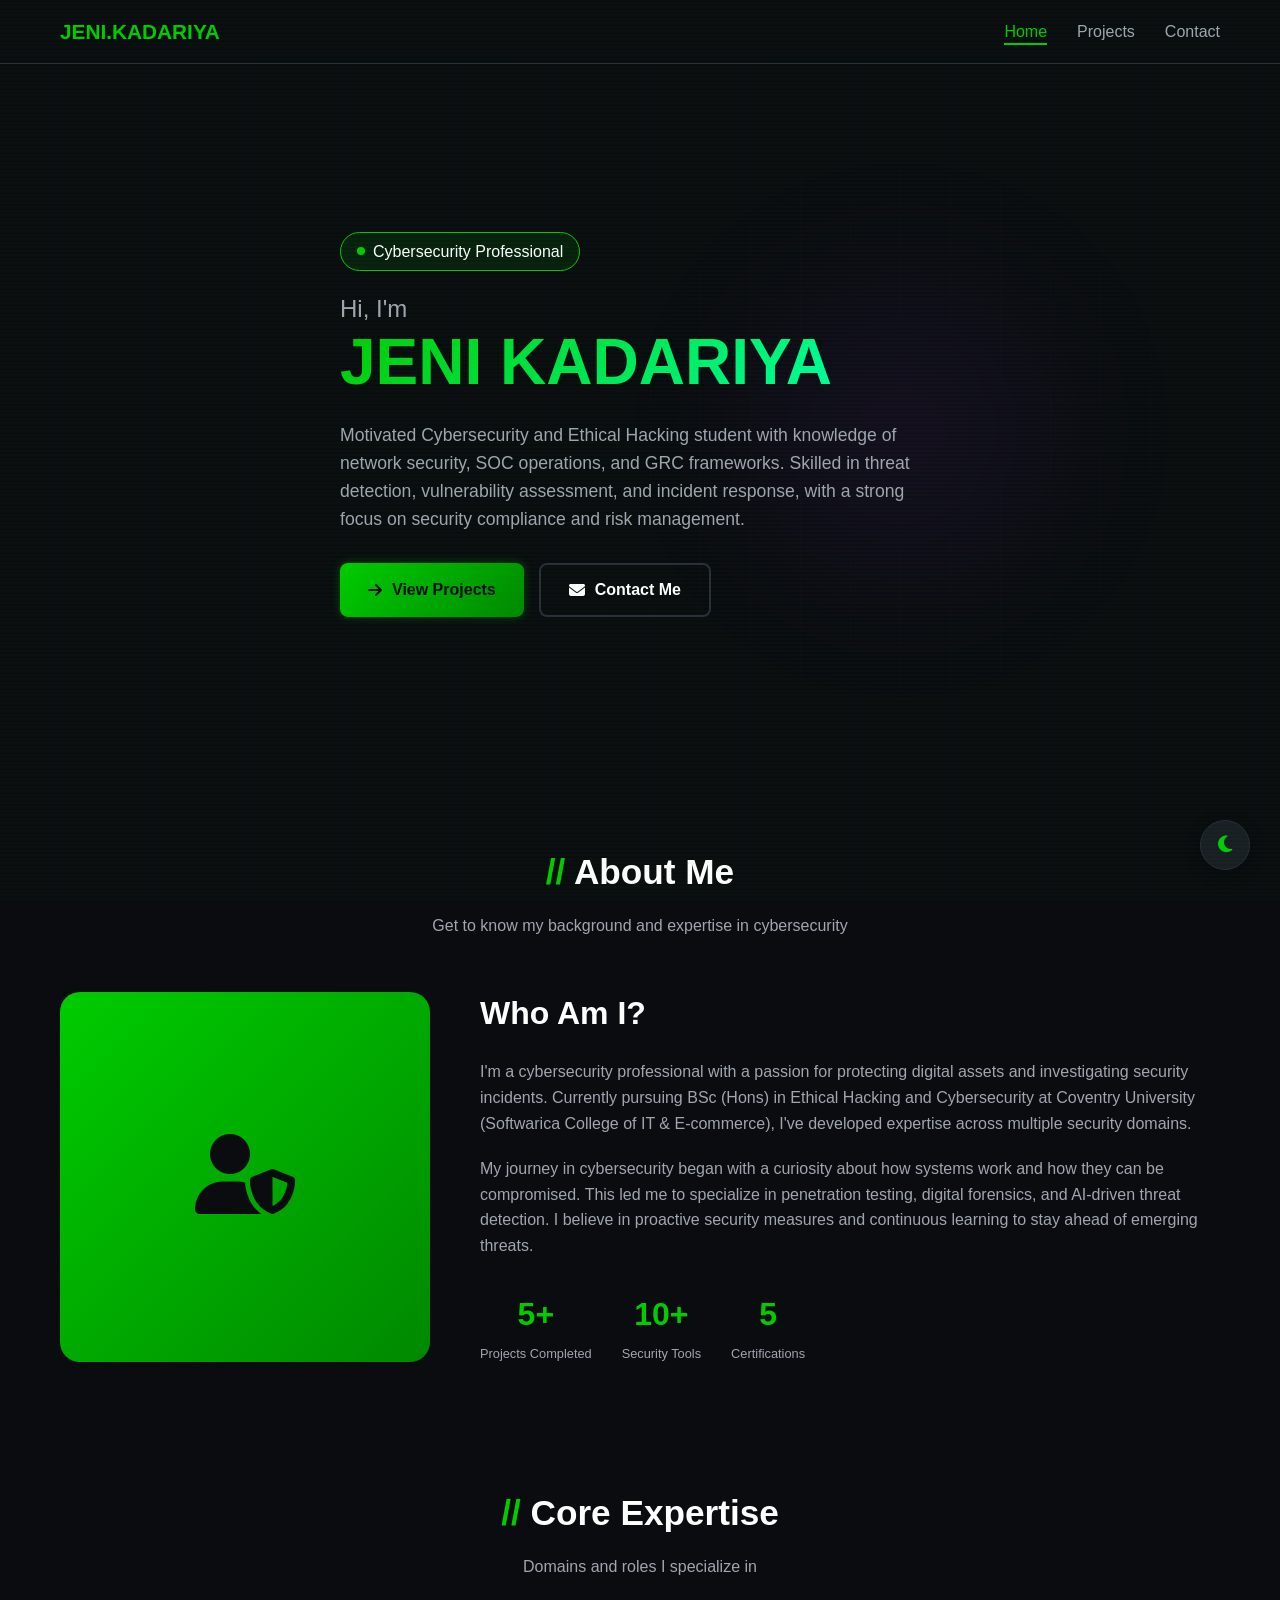
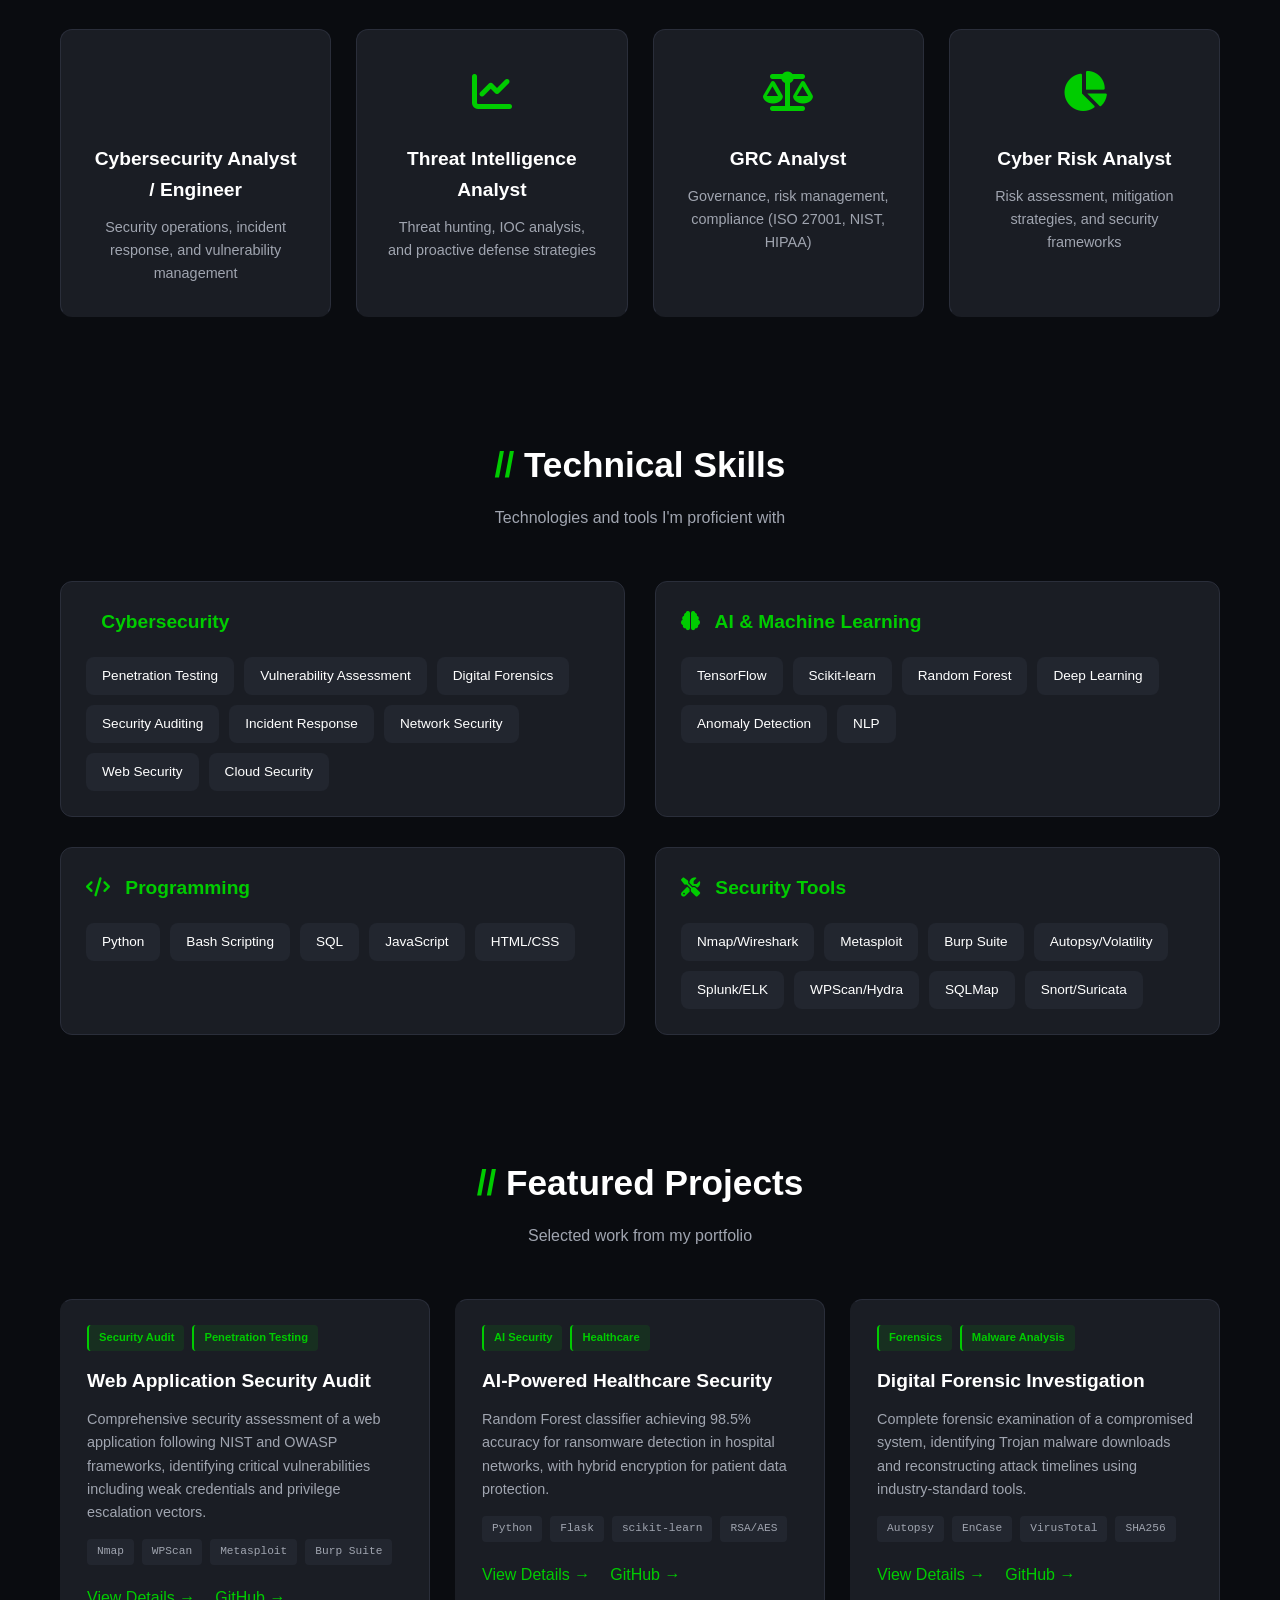
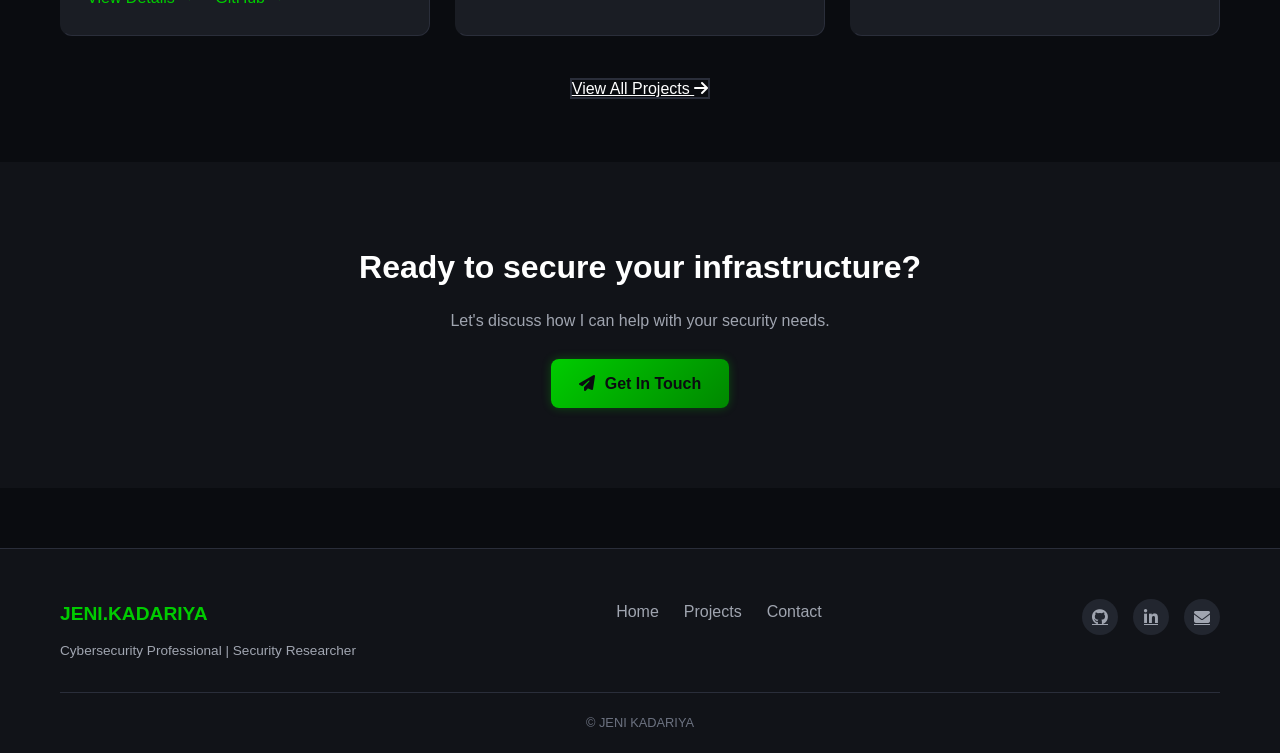
==== commit 2197265c: "cybersecurity portfolio" ====
--- a/index.html
+++ b/index.html
@@ -38,7 +38,6 @@
             </div>
             <ul class="nav-menu" id="navMenu">
                 <li><a href="index.html" class="nav-link active">Home</a></li>
-                <li><a href="about.html" class="nav-link">About</a></li>
                 <li><a href="projects.html" class="nav-link">Projects</a></li>
                 <li><a href="contact.html" class="nav-link">Contact</a></li>
             </ul>
@@ -58,11 +57,7 @@
                     <span class="name">JENI KADARIYA</span>
                 </h1>
                 <p class="hero-description">
-                    Motivated Cybersecurity and Ethical Hacking student with strong knowledge of network security, SOC operations, and GRC
-                    frameworks. Skilled in system monitoring, vulnerability assessment, and basic incident response. Passionate about learning how
-                    organizations detect, prevent, and respond to cyber threats while maintaining compliance with standards such as ISO 27001 and the
-                    NIST Cybersecurity Framework. Eager to contribute to a security team , combining technical problem-solving with a disciplined,
-                    compliance-oriented mindset.
+                    Motivated Cybersecurity and Ethical Hacking student with knowledge of network security, SOC operations, and GRC frameworks. Skilled in threat detection, vulnerability assessment, and incident response, with a strong focus on security compliance and risk management.
                 </p>
                 <div class="hero-buttons">
                     <a href="projects.html" class="btn btn-primary">
@@ -77,7 +72,48 @@
             </div>
         </section>
 
-        <!-- Skills Preview -->
+        <!-- About / Who Am I Section -->
+        <section class="about-intro">
+            <div class="container">
+                <div class="section-header">
+                    <h2 class="section-title">
+                        <span class="title-accent">//</span>
+                        About Me
+                    </h2>
+                    <p class="section-subtitle">Get to know my background and expertise in cybersecurity</p>
+                </div>
+                <div class="about-grid">
+                    <div class="about-image">
+                        <div class="image-placeholder">
+                            <div class="placeholder-icon">
+                                <i class="fas fa-user-shield"></i>
+                            </div>
+                        </div>
+                    </div>
+                    <div class="about-text">
+                        <h2>Who Am I?</h2>
+                        <p>I'm a cybersecurity professional with a passion for protecting digital assets and investigating security incidents. Currently pursuing BSc (Hons) in Ethical Hacking and Cybersecurity at Coventry University (Softwarica College of IT & E-commerce), I've developed expertise across multiple security domains.</p>
+                        <p>My journey in cybersecurity began with a curiosity about how systems work and how they can be compromised. This led me to specialize in penetration testing, digital forensics, and AI-driven threat detection. I believe in proactive security measures and continuous learning to stay ahead of emerging threats.</p>
+                        <div class="about-stats">
+                            <div class="stat-item">
+                                <span class="stat-number">5+</span>
+                                <span class="stat-label">Projects Completed</span>
+                            </div>
+                            <div class="stat-item">
+                                <span class="stat-number">10+</span>
+                                <span class="stat-label">Security Tools</span>
+                            </div>
+                            <div class="stat-item">
+                                <span class="stat-number">5</span>
+                                <span class="stat-label">Certifications</span>
+                            </div>
+                        </div>
+                    </div>
+                </div>
+            </div>
+        </section>
+
+        <!-- Core Expertise Section -->
         <section class="skills-preview">
             <div class="container">
                 <div class="section-header">
@@ -120,6 +156,68 @@
             </div>
         </section>
 
+        <!-- Technical Skills Section -->
+        <section class="skills-detail">
+            <div class="container">
+                <div class="section-header">
+                    <h2 class="section-title">
+                        <span class="title-accent">//</span>
+                        Technical Skills
+                    </h2>
+                    <p class="section-subtitle">Technologies and tools I'm proficient with</p>
+                </div>
+                <div class="skills-categories">
+                    <div class="skill-category">
+                        <h3><i class="fas fa-shield-haltered"></i> Cybersecurity</h3>
+                        <div class="skill-items">
+                            <span>Penetration Testing</span>
+                            <span>Vulnerability Assessment</span>
+                            <span>Digital Forensics</span>
+                            <span>Security Auditing</span>
+                            <span>Incident Response</span>
+                            <span>Network Security</span>
+                            <span>Web Security</span>
+                            <span>Cloud Security</span>
+                        </div>
+                    </div>
+                    <div class="skill-category">
+                        <h3><i class="fas fa-brain"></i> AI & Machine Learning</h3>
+                        <div class="skill-items">
+                            <span>TensorFlow</span>
+                            <span>Scikit-learn</span>
+                            <span>Random Forest</span>
+                            <span>Deep Learning</span>
+                            <span>Anomaly Detection</span>
+                            <span>NLP</span>
+                        </div>
+                    </div>
+                    <div class="skill-category">
+                        <h3><i class="fas fa-code"></i> Programming</h3>
+                        <div class="skill-items">
+                            <span>Python</span>
+                            <span>Bash Scripting</span>
+                            <span>SQL</span>
+                            <span>JavaScript</span>
+                            <span>HTML/CSS</span>
+                        </div>
+                    </div>
+                    <div class="skill-category">
+                        <h3><i class="fas fa-tools"></i> Security Tools</h3>
+                        <div class="skill-items">
+                            <span>Nmap/Wireshark</span>
+                            <span>Metasploit</span>
+                            <span>Burp Suite</span>
+                            <span>Autopsy/Volatility</span>
+                            <span>Splunk/ELK</span>
+                            <span>WPScan/Hydra</span>
+                            <span>SQLMap</span>
+                            <span>Snort/Suricata</span>
+                        </div>
+                    </div>
+                </div>
+            </div>
+        </section>
+
         <!-- Featured Projects -->
         <section class="featured-projects">
             <div class="container">
@@ -130,8 +228,7 @@
                     </h2>
                     <p class="section-subtitle">Selected work from my portfolio</p>
                 </div>
-                <div class="projects-grid" id="featuredGrid">
-                    <!-- Featured Project 1 -->
+                <div class="projects-grid">
                     <div class="project-card">
                         <div class="project-tags">
                             <span class="tag">Security Audit</span>
@@ -151,7 +248,6 @@
                         </div>
                     </div>
 
-                    <!-- Featured Project 2 -->
                     <div class="project-card">
                         <div class="project-tags">
                             <span class="tag">AI Security</span>
@@ -171,7 +267,6 @@
                         </div>
                     </div>
 
-                    <!-- Featured Project 3 -->
                     <div class="project-card">
                         <div class="project-tags">
                             <span class="tag">Forensics</span>
@@ -227,24 +322,17 @@
                 </div>
                 <div class="footer-links">
                     <a href="index.html">Home</a>
-                    <a href="about.html">About</a>
                     <a href="projects.html">Projects</a>
                     <a href="contact.html">Contact</a>
                 </div>
                 <div class="footer-social">
-                    <a href="https://github.com/Jeni3579" target="_blank" aria-label="GitHub">
-                        <i class="fab fa-github"></i>
-                    </a>
-                    <a href="https://www.linkedin.com/in/jeni-kadariya-0620a2279" target="_blank" aria-label="LinkedIn">
-                        <i class="fab fa-linkedin-in"></i>
-                    </a>
-                    <a href="mailto:kadariyajennie3579@gmail.com" aria-label="Email">
-                        <i class="fas fa-envelope"></i>
-                    </a>
+                    <a href="https://github.com/Jeni3579" target="_blank"><i class="fab fa-github"></i></a>
+                    <a href="https://www.linkedin.com/in/jeni-kadariya-0620a2279" target="_blank"><i class="fab fa-linkedin-in"></i></a>
+                    <a href="mailto:kadariyajennie3579@gmail.com"><i class="fas fa-envelope"></i></a>
                 </div>
             </div>
             <div class="footer-bottom">
-                <p>&copy; 2024 JENI KADARIYA. All rights reserved.</p>
+                <p>&copy; JENI KADARIYA</p>
             </div>
         </div>
     </footer>
--- a/assets/css/style.css
+++ b/assets/css/style.css
@@ -1,11 +1,9 @@
 /* ============================================
    JENI KADARIYA - Cybersecurity Portfolio
-   Modern Dark Theme with Neon Accents
+   Modern Dark Theme with Kali Linux Accents
    ============================================ */
 
-/* CSS Variables */
 :root {
-    /* Dark Theme (Default) */
     --bg-primary: #0a0c10;
     --bg-secondary: #111318;
     --bg-card: #1a1d24;
@@ -15,16 +13,16 @@
     --text-muted: #6c7280;
     --accent-cyan: #00e5ff;
     --accent-purple: #b829ff;
-    --accent-green: #00ff9d;
+    --accent-green: #00cc00;
     --border-color: #2a2e3a;
     --glow-cyan: rgba(0, 229, 255, 0.2);
     --glow-purple: rgba(184, 41, 255, 0.2);
+    --glow-green: rgba(0, 204, 0, 0.3);
     --danger: #ff4d4d;
     --success: #00ff9d;
     --transition: all 0.3s ease;
 }
 
-/* Light Theme */
 [data-theme="light"] {
     --bg-primary: #f0f2f5;
     --bg-secondary: #ffffff;
@@ -36,7 +34,6 @@
     --border-color: #e0e0e0;
 }
 
-/* Global Styles */
 * {
     margin: 0;
     padding: 0;
@@ -62,9 +59,7 @@
     padding: 0 20px;
 }
 
-/* ============================================
-   Animated Background
-   ============================================ */
+/* Animated Background */
 .bg-animation {
     position: fixed;
     top: 0;
@@ -81,9 +76,7 @@
     left: 0;
     width: 100%;
     height: 100%;
-    background-image: 
-        linear-gradient(var(--border-color) 1px, transparent 1px),
-        linear-gradient(90deg, var(--border-color) 1px, transparent 1px);
+    background-image: linear-gradient(var(--border-color) 1px, transparent 1px), linear-gradient(90deg, var(--border-color) 1px, transparent 1px);
     background-size: 50px 50px;
     opacity: 0.05;
 }
@@ -101,14 +94,34 @@
     animation: pulse 8s ease-in-out infinite;
 }
 
+.matrix-rain {
+    position: absolute;
+    top: 0;
+    left: 0;
+    width: 100%;
+    height: 100%;
+    pointer-events: none;
+    z-index: 1;
+}
+
+body::before {
+    content: '';
+    position: fixed;
+    top: 0;
+    left: 0;
+    width: 100%;
+    height: 100%;
+    background: repeating-linear-gradient(0deg, rgba(0, 204, 0, 0.03) 0px, rgba(0, 204, 0, 0.03) 2px, transparent 2px, transparent 4px);
+    pointer-events: none;
+    z-index: 9999;
+}
+
 @keyframes pulse {
     0%, 100% { opacity: 0.3; transform: scale(1); }
     50% { opacity: 0.5; transform: scale(1.1); }
 }
 
-/* ============================================
-   Theme Toggle
-   ============================================ */
+/* Theme Toggle */
 .theme-toggle {
     position: fixed;
     bottom: 30px;
@@ -122,7 +135,7 @@
     border-radius: 50%;
     background: var(--bg-card);
     border: 1px solid var(--border-color);
-    color: var(--accent-cyan);
+    color: var(--accent-green);
     cursor: pointer;
     font-size: 1.2rem;
     transition: var(--transition);
@@ -131,13 +144,11 @@
 
 .theme-toggle button:hover {
     transform: scale(1.1);
-    border-color: var(--accent-cyan);
-    box-shadow: 0 0 20px var(--glow-cyan);
-}
-
-/* ============================================
-   Navigation
-   ============================================ */
+    border-color: var(--accent-green);
+    box-shadow: 0 0 20px var(--glow-green);
+}
+
+/* Navigation */
 .navbar {
     position: sticky;
     top: 0;
@@ -159,16 +170,12 @@
 
 .logo a {
     text-decoration: none;
-    font-size: 1.5rem;
+    font-size: 1.3rem;
     font-weight: 700;
 }
 
-.logo-bracket {
-    color: var(--accent-cyan);
-}
-
 .logo-text {
-    color: var(--text-primary);
+    color: var(--accent-green);
 }
 
 .nav-menu {
@@ -187,7 +194,7 @@
 
 .nav-link:hover,
 .nav-link.active {
-    color: var(--accent-cyan);
+    color: var(--accent-green);
 }
 
 .nav-link::after {
@@ -197,7 +204,7 @@
     left: 0;
     width: 0;
     height: 2px;
-    background: var(--accent-cyan);
+    background: var(--accent-green);
     transition: var(--transition);
 }
 
@@ -220,9 +227,7 @@
     transition: var(--transition);
 }
 
-/* ============================================
-   Buttons
-   ============================================ */
+/* Buttons */
 .btn {
     display: inline-flex;
     align-items: center;
@@ -238,13 +243,14 @@
 }
 
 .btn-primary {
-    background: linear-gradient(135deg, var(--accent-cyan), var(--accent-purple));
+    background: linear-gradient(135deg, var(--accent-green), #008800);
     color: var(--bg-primary);
+    box-shadow: 0 0 10px var(--glow-green);
 }
 
 .btn-primary:hover {
     transform: translateY(-2px);
-    box-shadow: 0 5px 20px var(--glow-cyan);
+    box-shadow: 0 0 20px var(--accent-green);
 }
 
 .btn-outline {
@@ -254,15 +260,15 @@
 }
 
 .btn-outline:hover {
-    border-color: var(--accent-cyan);
-    color: var(--accent-cyan);
+    border-color: var(--accent-green);
+    color: var(--accent-green);
     transform: translateY(-2px);
 }
 
 .btn-link {
     background: none;
     border: none;
-    color: var(--accent-cyan);
+    color: var(--accent-green);
     text-decoration: none;
     font-weight: 500;
     cursor: pointer;
@@ -274,9 +280,7 @@
     transform: translateX(5px);
 }
 
-/* ============================================
-   Hero Section
-   ============================================ */
+/* Hero Section */
 .hero {
     min-height: 80vh;
     display: flex;
@@ -294,8 +298,8 @@
     display: inline-flex;
     align-items: center;
     gap: 8px;
-    background: rgba(0, 229, 255, 0.1);
-    border: 1px solid var(--accent-cyan);
+    background: rgba(0, 204, 0, 0.1);
+    border: 1px solid var(--accent-green);
     border-radius: 50px;
     padding: 6px 16px;
     margin-bottom: 24px;
@@ -329,31 +333,19 @@
 }
 
 .name {
-    background: linear-gradient(135deg, var(--accent-cyan), var(--accent-purple));
+    background: linear-gradient(135deg, var(--accent-green), #00ff9d);
     -webkit-background-clip: text;
     background-clip: text;
     color: transparent;
-}
-
-.typing-container {
-    display: flex;
-    align-items: center;
-    gap: 5px;
-    margin-bottom: 20px;
-    font-size: 1.5rem;
-}
-
-.typing-prefix {
-    color: var(--accent-green);
-}
-
-.typing-text {
-    color: var(--accent-cyan);
-}
-
-.typing-cursor {
-    color: var(--accent-green);
-    animation: blink 1s infinite;
+    animation: glitch 3s infinite;
+}
+
+@keyframes glitch {
+    0%, 100% { text-shadow: 2px 0 var(--accent-green), -2px 0 var(--accent-green); }
+    33% { text-shadow: 2px 0 var(--accent-green), -2px 0 var(--accent-green); }
+    34% { text-shadow: none; }
+    66% { text-shadow: none; }
+    67% { text-shadow: 2px 0 var(--accent-green), -2px 0 var(--accent-green); }
 }
 
 .hero-description {
@@ -369,9 +361,7 @@
     flex-wrap: wrap;
 }
 
-/* ============================================
-   Section Styles
-   ============================================ */
+/* Section Styles */
 .section-header {
     text-align: center;
     margin-bottom: 50px;
@@ -392,8 +382,67 @@
     font-size: 1rem;
 }
 
+/* About Section */
+.about-intro {
+    padding: 60px 0;
+}
+
+.about-grid {
+    display: grid;
+    grid-template-columns: 1fr 2fr;
+    gap: 50px;
+    align-items: center;
+}
+
+.image-placeholder {
+    background: linear-gradient(135deg, var(--accent-green), #008800);
+    border-radius: 20px;
+    aspect-ratio: 1;
+    display: flex;
+    align-items: center;
+    justify-content: center;
+}
+
+.placeholder-icon {
+    font-size: 5rem;
+    color: var(--bg-primary);
+}
+
+.about-text h2 {
+    font-size: 2rem;
+    margin-bottom: 20px;
+}
+
+.about-text p {
+    color: var(--text-secondary);
+    margin-bottom: 20px;
+    line-height: 1.6;
+}
+
+.about-stats {
+    display: flex;
+    gap: 30px;
+    margin-top: 30px;
+}
+
+.stat-item {
+    text-align: center;
+}
+
+.stat-number {
+    display: block;
+    font-size: 2rem;
+    font-weight: 700;
+    color: var(--accent-green);
+}
+
+.stat-label {
+    font-size: 0.8rem;
+    color: var(--text-secondary);
+}
+
 /* Skills Preview */
-.skills-preview {
+.skills-preview, .skills-detail, .featured-projects {
     padding: 60px 0;
 }
 
@@ -410,17 +459,19 @@
     padding: 30px;
     text-align: center;
     transition: var(--transition);
+    border-bottom: 2px solid transparent;
 }
 
 .skill-card:hover {
     transform: translateY(-5px);
-    border-color: var(--accent-cyan);
-    box-shadow: 0 5px 20px var(--glow-cyan);
+    border-color: var(--accent-green);
+    border-bottom-color: var(--accent-green);
+    box-shadow: 0 5px 20px var(--glow-green);
 }
 
 .skill-icon {
     font-size: 2.5rem;
-    color: var(--accent-cyan);
+    color: var(--accent-green);
     margin-bottom: 20px;
 }
 
@@ -434,12 +485,50 @@
     font-size: 0.9rem;
 }
 
+/* Skills Categories */
+.skills-categories {
+    display: grid;
+    grid-template-columns: repeat(2, 1fr);
+    gap: 30px;
+}
+
+.skill-category {
+    background: var(--bg-card);
+    border: 1px solid var(--border-color);
+    border-radius: 12px;
+    padding: 25px;
+}
+
+.skill-category h3 {
+    font-size: 1.2rem;
+    margin-bottom: 20px;
+    color: var(--accent-green);
+}
+
+.skill-category h3 i {
+    margin-right: 10px;
+}
+
+.skill-items {
+    display: flex;
+    flex-wrap: wrap;
+    gap: 10px;
+}
+
+.skill-items span {
+    background: var(--bg-hover);
+    padding: 8px 16px;
+    border-radius: 8px;
+    font-size: 0.85rem;
+    transition: var(--transition);
+}
+
+.skill-items span:hover {
+    background: var(--accent-green);
+    color: var(--bg-primary);
+}
+
 /* Projects Grid */
-.featured-projects,
-.all-projects {
-    padding: 60px 0;
-}
-
 .projects-grid {
     display: grid;
     grid-template-columns: repeat(auto-fit, minmax(350px, 1fr));
@@ -453,12 +542,14 @@
     border-radius: 12px;
     padding: 25px;
     transition: var(--transition);
+    border-left: 2px solid transparent;
 }
 
 .project-card:hover {
     transform: translateY(-5px);
-    border-color: var(--accent-cyan);
-    box-shadow: 0 5px 20px var(--glow-cyan);
+    border-color: var(--accent-green);
+    border-left-color: var(--accent-green);
+    box-shadow: 0 5px 20px var(--glow-green);
 }
 
 .project-tags {
@@ -469,12 +560,13 @@
 }
 
 .tag {
-    background: rgba(0, 229, 255, 0.1);
-    color: var(--accent-cyan);
+    background: rgba(0, 204, 0, 0.1);
+    color: var(--accent-green);
     padding: 4px 10px;
     border-radius: 4px;
     font-size: 0.7rem;
     font-weight: 600;
+    border-left: 2px solid var(--accent-green);
 }
 
 .project-card h3 {
@@ -547,234 +639,27 @@
     color: var(--text-secondary);
 }
 
-/* About Page */
-.about-intro {
-    padding: 40px 0;
-}
-
-.about-grid {
-    display: grid;
-    grid-template-columns: 1fr 2fr;
-    gap: 50px;
-    align-items: center;
-}
-
-.image-placeholder {
-    background: linear-gradient(135deg, var(--accent-cyan), var(--accent-purple));
-    border-radius: 20px;
-    aspect-ratio: 1;
-    display: flex;
-    align-items: center;
-    justify-content: center;
-}
-
-.placeholder-icon {
-    font-size: 5rem;
-    color: var(--bg-primary);
-}
-
-.about-text h2 {
-    font-size: 2rem;
-    margin-bottom: 20px;
-}
-
-.about-text p {
-    color: var(--text-secondary);
-    margin-bottom: 20px;
-    line-height: 1.6;
-}
-
-.about-stats {
-    display: flex;
-    gap: 30px;
-    margin-top: 30px;
-}
-
-.stat-item {
-    text-align: center;
-}
-
-.stat-number {
-    display: block;
-    font-size: 2rem;
-    font-weight: 700;
-    color: var(--accent-cyan);
-}
-
-.stat-label {
-    font-size: 0.8rem;
-    color: var(--text-secondary);
-}
-
-/* Skills Detail */
-.skills-detail {
-    padding: 60px 0;
-}
-
-.skills-categories {
-    display: grid;
-    grid-template-columns: repeat(2, 1fr);
-    gap: 30px;
-}
-
-.skill-category {
-    background: var(--bg-card);
-    border: 1px solid var(--border-color);
-    border-radius: 12px;
-    padding: 25px;
-}
-
-.skill-category h3 {
-    font-size: 1.2rem;
-    margin-bottom: 20px;
-    color: var(--accent-cyan);
-}
-
-.skill-category h3 i {
-    margin-right: 10px;
-}
-
-.skill-items {
-    display: flex;
-    flex-wrap: wrap;
-    gap: 10px;
-}
-
-.skill-items span {
-    background: var(--bg-hover);
-    padding: 8px 16px;
-    border-radius: 8px;
-    font-size: 0.85rem;
-    transition: var(--transition);
-}
-
-.skill-items span:hover {
-    background: var(--accent-cyan);
-    color: var(--bg-primary);
-}
-
-/* Certifications */
-.certifications {
-    padding: 60px 0;
-}
-
-.cert-grid {
-    display: grid;
-    grid-template-columns: repeat(auto-fit, minmax(200px, 1fr));
-    gap: 20px;
-}
-
-.cert-card {
-    background: var(--bg-card);
-    border: 1px solid var(--border-color);
-    border-radius: 12px;
-    padding: 25px;
-    text-align: center;
-    transition: var(--transition);
-}
-
-.cert-card:hover {
-    transform: translateY(-3px);
-    border-color: var(--accent-cyan);
-}
-
-.cert-card i {
-    font-size: 2rem;
-    color: var(--accent-cyan);
-    margin-bottom: 15px;
-}
-
-.cert-card h3 {
-    font-size: 1rem;
-    margin-bottom: 5px;
-}
-
-.cert-card p {
-    font-size: 0.8rem;
-    color: var(--text-secondary);
-}
-
-/* Timeline */
-.journey {
-    padding: 60px 0;
-}
-
-.timeline {
-    position: relative;
-    max-width: 800px;
-    margin: 0 auto;
-    padding-left: 30px;
-}
-
-.timeline::before {
-    content: '';
-    position: absolute;
-    left: 0;
-    top: 0;
-    bottom: 0;
-    width: 2px;
-    background: linear-gradient(to bottom, var(--accent-cyan), var(--accent-purple));
-}
-
-.timeline-item {
-    position: relative;
-    margin-bottom: 40px;
-}
-
-.timeline-dot {
-    position: absolute;
-    left: -34px;
-    top: 0;
-    width: 10px;
-    height: 10px;
-    border-radius: 50%;
-    background: var(--accent-cyan);
-    border: 2px solid var(--bg-primary);
-    box-shadow: 0 0 10px var(--accent-cyan);
-}
-
-.timeline-content {
-    background: var(--bg-card);
-    border: 1px solid var(--border-color);
-    border-radius: 12px;
-    padding: 20px;
-}
-
-.timeline-content h3 {
-    margin-bottom: 5px;
-}
-
-.timeline-date {
-    font-size: 0.8rem;
-    color: var(--accent-green);
-    margin-bottom: 10px;
-}
-
-.timeline-content p {
-    color: var(--text-secondary);
-    font-size: 0.9rem;
-}
-
 /* Contact Page */
 .contact-section {
     padding: 60px 0;
 }
 
-.contact-grid {
-    display: grid;
-    grid-template-columns: 1fr 1fr;
-    gap: 50px;
-}
-
-.contact-info h2,
-.contact-form h2 {
-    font-size: 1.8rem;
-    margin-bottom: 20px;
-}
-
-.contact-info p {
-    color: var(--text-secondary);
-    margin-bottom: 30px;
+.contact-grid-single {
+    max-width: 600px;
+    margin: 0 auto;
+}
+
+.contact-grid-single .contact-info {
+    background: var(--bg-card);
+    border: 1px solid var(--border-color);
+    border-radius: 16px;
+    padding: 40px;
+    text-align: center;
+}
+
+.contact-grid-single .contact-details {
+    text-align: left;
+    margin-top: 30px;
 }
 
 .contact-details {
@@ -791,7 +676,7 @@
 
 .contact-item i {
     font-size: 1.5rem;
-    color: var(--accent-cyan);
+    color: var(--accent-green);
     width: 40px;
 }
 
@@ -807,133 +692,7 @@
 }
 
 .contact-item a:hover {
-    color: var(--accent-cyan);
-}
-
-/* Form Styles */
-.form-group {
-    margin-bottom: 20px;
-}
-
-.form-group label {
-    display: block;
-    margin-bottom: 8px;
-    font-weight: 500;
-}
-
-.form-group input,
-.form-group textarea {
-    width: 100%;
-    padding: 12px 15px;
-    background: var(--bg-card);
-    border: 1px solid var(--border-color);
-    border-radius: 8px;
-    color: var(--text-primary);
-    font-family: inherit;
-    transition: var(--transition);
-}
-
-.form-group input:focus,
-.form-group textarea:focus {
-    outline: none;
-    border-color: var(--accent-cyan);
-    box-shadow: 0 0 10px var(--glow-cyan);
-}
-
-.error-message {
-    display: block;
-    font-size: 0.75rem;
-    color: var(--danger);
-    margin-top: 5px;
-}
-
-.form-success {
-    text-align: center;
-    padding: 20px;
-    background: rgba(0, 255, 157, 0.1);
-    border: 1px solid var(--success);
-    border-radius: 8px;
-    margin-top: 20px;
-}
-
-.form-success i {
-    font-size: 2rem;
-    color: var(--success);
-    margin-bottom: 10px;
-}
-
-/* Footer */
-.footer {
-    background: var(--bg-secondary);
-    border-top: 1px solid var(--border-color);
-    padding: 50px 0 20px;
-    margin-top: 60px;
-}
-
-.footer-content {
-    display: flex;
-    justify-content: space-between;
-    flex-wrap: wrap;
-    gap: 30px;
-    margin-bottom: 30px;
-}
-
-.footer-logo span {
-    font-size: 1.2rem;
-    font-weight: 700;
-    color: var(--accent-cyan);
-}
-
-.footer-info p {
-    color: var(--text-secondary);
-    font-size: 0.85rem;
-    margin-top: 10px;
-}
-
-.footer-links {
-    display: flex;
-    gap: 25px;
-}
-
-.footer-links a {
-    color: var(--text-secondary);
-    text-decoration: none;
-    transition: var(--transition);
-}
-
-.footer-links a:hover {
-    color: var(--accent-cyan);
-}
-
-.footer-social {
-    display: flex;
-    gap: 15px;
-}
-
-.footer-social a {
-    width: 36px;
-    height: 36px;
-    display: flex;
-    align-items: center;
-    justify-content: center;
-    background: var(--bg-hover);
-    border-radius: 50%;
-    color: var(--text-secondary);
-    transition: var(--transition);
-}
-
-.footer-social a:hover {
-    background: var(--accent-cyan);
-    color: var(--bg-primary);
-    transform: translateY(-3px);
-}
-
-.footer-bottom {
-    text-align: center;
-    padding-top: 20px;
-    border-top: 1px solid var(--border-color);
-    color: var(--text-muted);
-    font-size: 0.8rem;
+    color: var(--accent-green);
 }
 
 /* Modal */
@@ -956,7 +715,7 @@
 
 .modal-content {
     background: var(--bg-card);
-    border: 1px solid var(--accent-cyan);
+    border: 1px solid var(--accent-green);
     border-radius: 16px;
     max-width: 600px;
     width: 90%;
@@ -983,6 +742,80 @@
 
 .modal-body {
     padding: 30px;
+}
+
+/* Footer */
+.footer {
+    background: var(--bg-secondary);
+    border-top: 1px solid var(--border-color);
+    padding: 50px 0 20px;
+    margin-top: 60px;
+}
+
+.footer-content {
+    display: flex;
+    justify-content: space-between;
+    flex-wrap: wrap;
+    gap: 30px;
+    margin-bottom: 30px;
+}
+
+.footer-logo span {
+    font-size: 1.2rem;
+    font-weight: 700;
+    color: var(--accent-green);
+}
+
+.footer-info p {
+    color: var(--text-secondary);
+    font-size: 0.85rem;
+    margin-top: 10px;
+}
+
+.footer-links {
+    display: flex;
+    gap: 25px;
+}
+
+.footer-links a {
+    color: var(--text-secondary);
+    text-decoration: none;
+    transition: var(--transition);
+}
+
+.footer-links a:hover {
+    color: var(--accent-green);
+}
+
+.footer-social {
+    display: flex;
+    gap: 15px;
+}
+
+.footer-social a {
+    width: 36px;
+    height: 36px;
+    display: flex;
+    align-items: center;
+    justify-content: center;
+    background: var(--bg-hover);
+    border-radius: 50%;
+    color: var(--text-secondary);
+    transition: var(--transition);
+}
+
+.footer-social a:hover {
+    background: var(--accent-green);
+    color: var(--bg-primary);
+    transform: translateY(-3px);
+}
+
+.footer-bottom {
+    text-align: center;
+    padding-top: 20px;
+    border-top: 1px solid var(--border-color);
+    color: var(--text-muted);
+    font-size: 0.8rem;
 }
 
 /* Responsive */
@@ -1021,10 +854,6 @@
         grid-template-columns: 1fr;
     }
     
-    .contact-grid {
-        grid-template-columns: 1fr;
-    }
-    
     .footer-content {
         flex-direction: column;
         text-align: center;
@@ -1041,110 +870,4 @@
     .projects-grid {
         grid-template-columns: 1fr;
     }
-}
-/* ============================================
-   Kali Linux Theme Additions
-   ============================================ */
-
-/* Kali Linux Green Color Overrides */
-:root {
-    --kali-green: #00cc00;
-    --kali-dark: #0a0e0a;
-    --kali-terminal: #1a1e1a;
-    --kali-glow: rgba(0, 204, 0, 0.3);
-}
-
-/* Matrix Rain Effect */
-.matrix-rain {
-    position: absolute;
-    top: 0;
-    left: 0;
-    width: 100%;
-    height: 100%;
-    pointer-events: none;
-    z-index: 1;
-}
-
-/* Terminal-style cursor blink */
-.hero-badge {
-    border-color: var(--kali-green);
-}
-
-.badge-dot {
-    background-color: var(--kali-green);
-    animation: kali-blink 1s infinite;
-}
-
-@keyframes kali-blink {
-    0%, 100% { opacity: 1; }
-    50% { opacity: 0.3; }
-}
-
-/* Kali-style scanline effect */
-body::before {
-    content: '';
-    position: fixed;
-    top: 0;
-    left: 0;
-    width: 100%;
-    height: 100%;
-    background: repeating-linear-gradient(
-        0deg,
-        rgba(0, 255, 0, 0.03) 0px,
-        rgba(0, 255, 0, 0.03) 2px,
-        transparent 2px,
-        transparent 4px
-    );
-    pointer-events: none;
-    z-index: 9999;
-}
-
-/* Glitch text effect for name */
-.name {
-    position: relative;
-    animation: kali-glitch 3s infinite;
-}
-
-@keyframes kali-glitch {
-    0%, 100% { text-shadow: 2px 0 var(--kali-green), -2px 0 var(--kali-green); }
-    33% { text-shadow: 2px 0 var(--kali-green), -2px 0 var(--kali-green); }
-    34% { text-shadow: none; }
-    66% { text-shadow: none; }
-    67% { text-shadow: 2px 0 var(--kali-green), -2px 0 var(--kali-green); }
-}
-
-/* Kali-style buttons */
-.btn-primary {
-    background: linear-gradient(135deg, var(--kali-green), #008800);
-    box-shadow: 0 0 10px var(--kali-glow);
-}
-
-.btn-primary:hover {
-    box-shadow: 0 0 20px var(--kali-green);
-}
-
-/* Kali-style skill cards */
-.skill-card {
-    border-bottom: 2px solid transparent;
-    transition: all 0.3s ease;
-}
-
-.skill-card:hover {
-    border-bottom-color: var(--kali-green);
-    box-shadow: 0 5px 20px var(--kali-glow);
-}
-
-/* Kali-style project cards */
-.project-card {
-    border-left: 2px solid transparent;
-}
-
-.project-card:hover {
-    border-left-color: var(--kali-green);
-}
-
-/* Kali-style tags */
-.tag {
-    background: rgba(0, 204, 0, 0.1);
-    border-left: 2px solid var(--kali-green);
 }
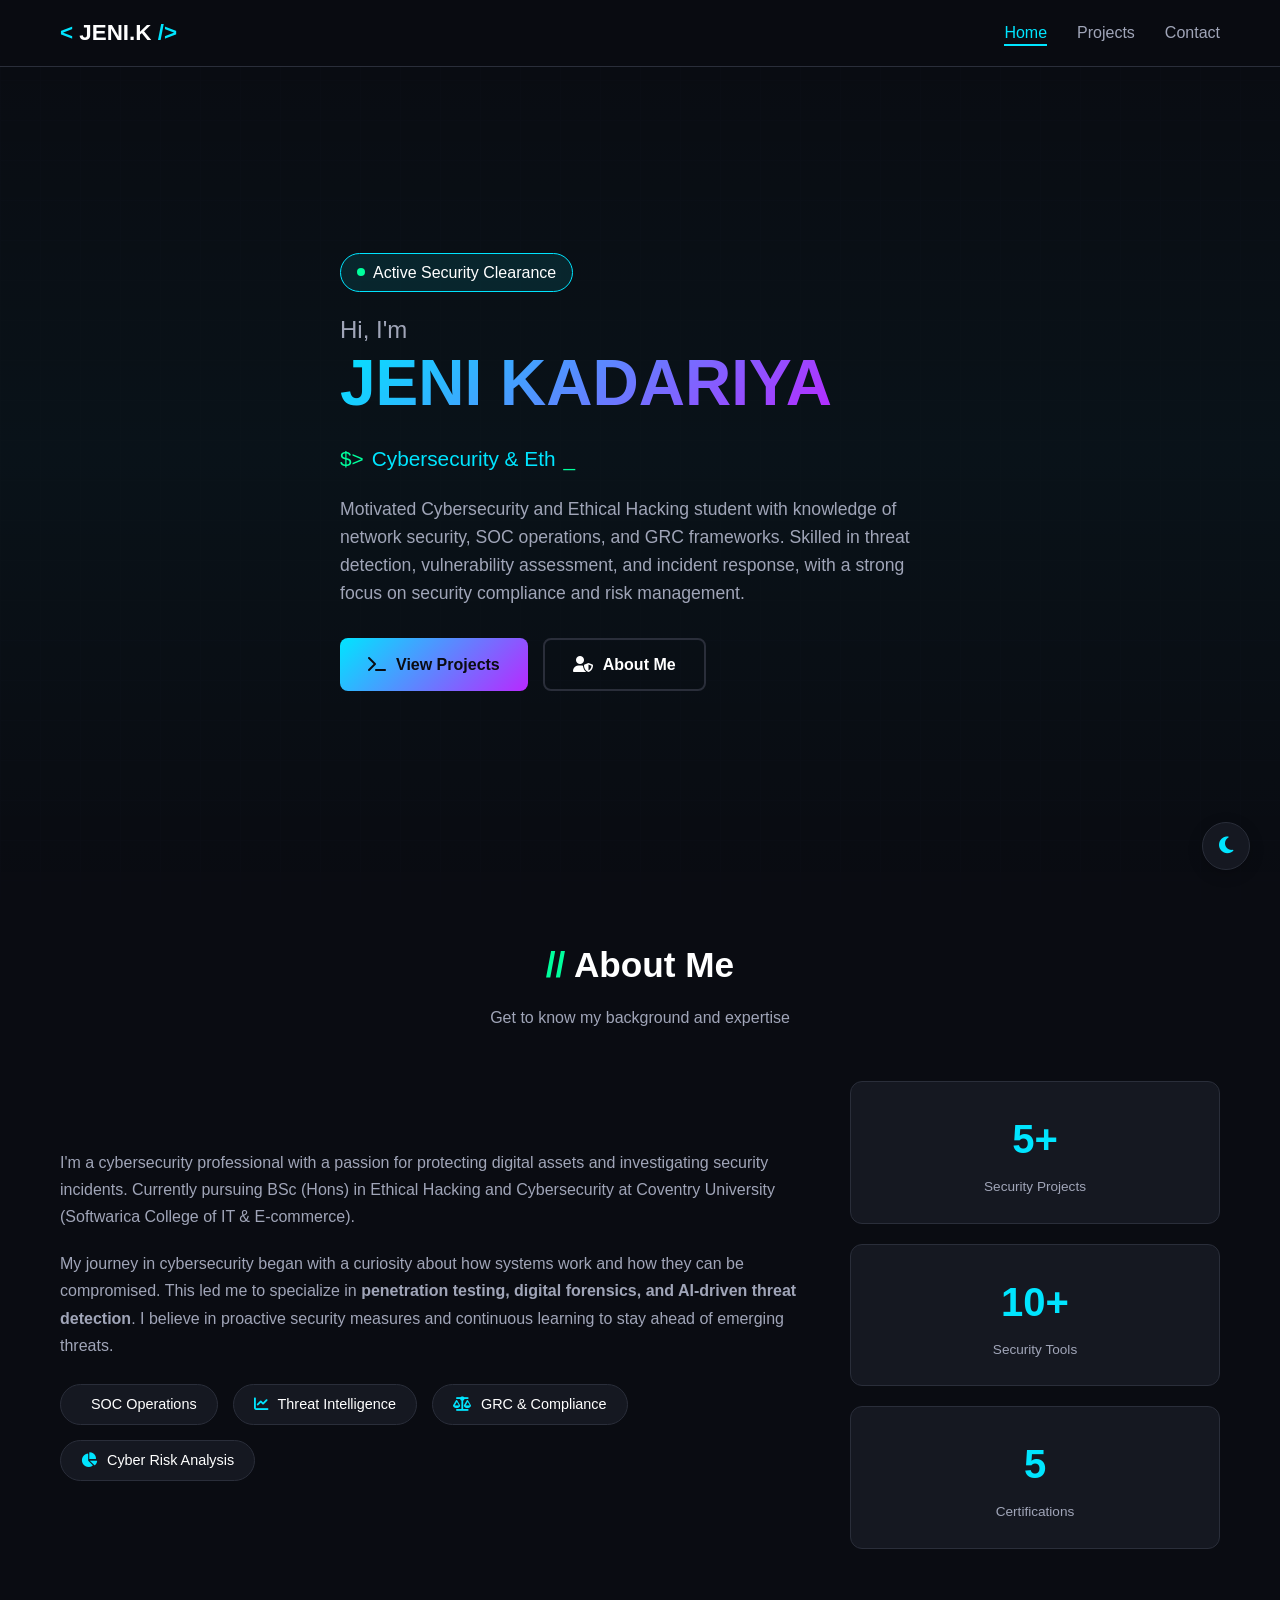
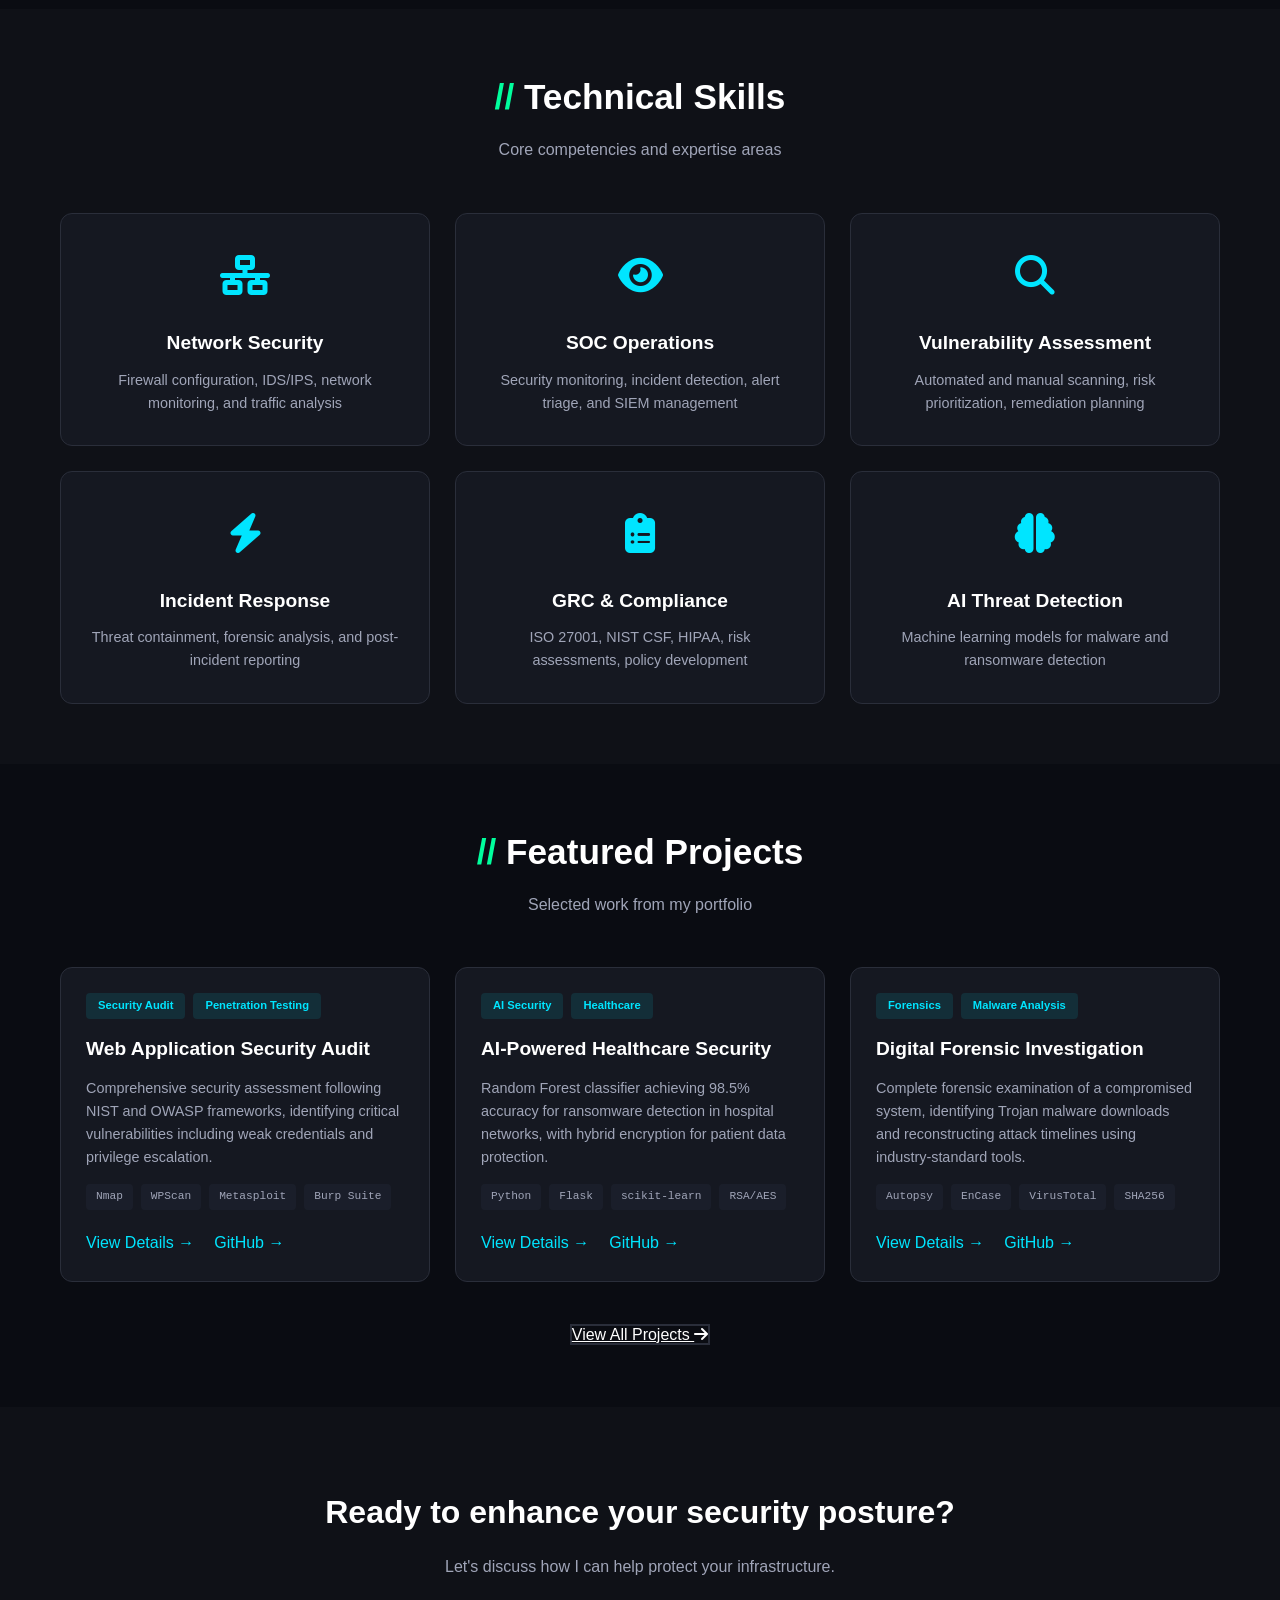
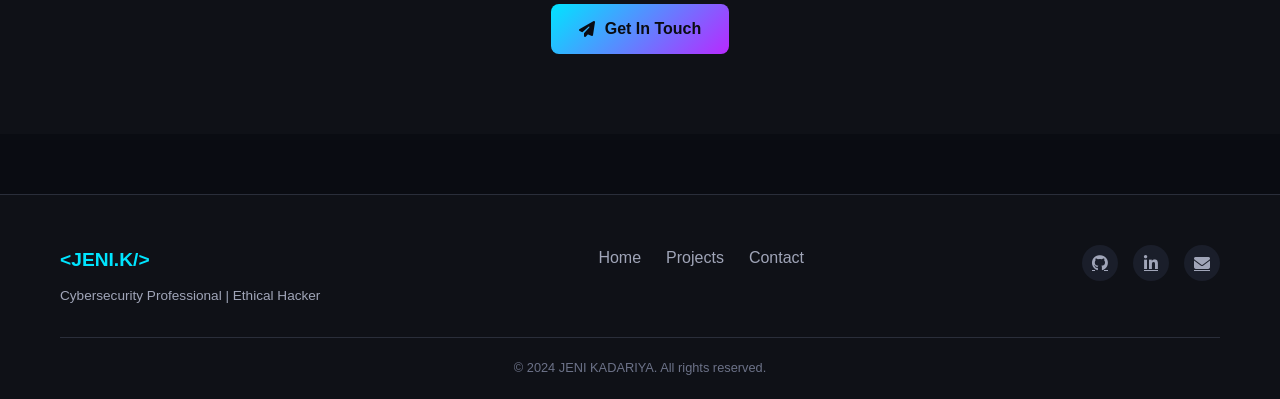
==== commit 4aab5004: "cybersecurity portfolio" ====
--- a/index.html
+++ b/index.html
@@ -3,32 +3,33 @@
 <head>
     <meta charset="UTF-8">
     <meta name="viewport" content="width=device-width, initial-scale=1.0">
-    <title>JENI KADARIYA | Cybersecurity Professional</title>
+    <title>JENI KADARIYA | Cybersecurity & Ethical Hacking</title>
     <link rel="stylesheet" href="assets/css/style.css">
     <link href="https://fonts.googleapis.com/css2?family=Inter:wght@300;400;500;600;700;800&display=swap" rel="stylesheet">
     <link rel="stylesheet" href="https://cdnjs.cloudflare.com/ajax/libs/font-awesome/6.5.1/css/all.min.css">
 </head>
 <body>
-    <!-- Animated Background - Kali Linux Style -->
-    <div class="bg-animation">
-        <div class="grid-lines"></div>
-        <div class="glow-spot"></div>
-        <div class="matrix-rain"></div>
+    <!-- Animated Cyber Grid Background -->
+    <div class="cyber-bg">
+        <div class="grid-overlay"></div>
+        <div class="scan-line"></div>
     </div>
 
-    <!-- Theme Toggle -->
+    <!-- Dark/Light Mode Toggle -->
     <div class="theme-toggle">
         <button id="themeToggle" aria-label="Toggle theme">
             <i class="fas fa-moon"></i>
         </button>
     </div>
 
-    <!-- Navigation -->
+    <!-- Sticky Navigation -->
     <nav class="navbar" id="navbar">
         <div class="nav-container">
             <div class="logo">
                 <a href="index.html">
-                    <span class="logo-text">JENI.KADARIYA</span>
+                    <span class="logo-bracket">&lt;</span>
+                    <span class="logo-text">JENI.K</span>
+                    <span class="logo-bracket">/&gt;</span>
                 </a>
             </div>
             <div class="nav-toggle" id="navToggle">
@@ -45,181 +46,150 @@
     </nav>
 
     <main>
-        <!-- Hero Section -->
+        <!-- Hero Section with Typing Animation -->
         <section class="hero">
             <div class="hero-container">
-                <div class="hero-badge">
-                    <span class="badge-dot"></span>
-                    <span>Cybersecurity Professional</span>
+                <div class="status-badge">
+                    <span class="status-dot"></span>
+                    <span>Active Security Clearance</span>
                 </div>
                 <h1 class="hero-title">
                     <span class="greeting">Hi, I'm</span>
                     <span class="name">JENI KADARIYA</span>
                 </h1>
+                <div class="typing-wrapper">
+                    <span class="typing-prefix">$></span>
+                    <span class="typing-text" id="typingText"></span>
+                    <span class="typing-cursor">_</span>
+                </div>
                 <p class="hero-description">
-                    Motivated Cybersecurity and Ethical Hacking student with knowledge of network security, SOC operations, and GRC frameworks. Skilled in threat detection, vulnerability assessment, and incident response, with a strong focus on security compliance and risk management.
+                    Motivated Cybersecurity and Ethical Hacking student with knowledge of network security, 
+                    SOC operations, and GRC frameworks. Skilled in threat detection, vulnerability assessment, 
+                    and incident response, with a strong focus on security compliance and risk management.
                 </p>
                 <div class="hero-buttons">
                     <a href="projects.html" class="btn btn-primary">
-                        <i class="fas fa-arrow-right"></i>
+                        <i class="fas fa-terminal"></i>
                         View Projects
                     </a>
-                    <a href="contact.html" class="btn btn-outline">
-                        <i class="fas fa-envelope"></i>
-                        Contact Me
+                    <a href="#about" class="btn btn-outline">
+                        <i class="fas fa-user-shield"></i>
+                        About Me
                     </a>
                 </div>
             </div>
         </section>
 
-        <!-- About / Who Am I Section -->
-        <section class="about-intro">
+        <!-- About Section -->
+        <section id="about" class="about-section">
             <div class="container">
                 <div class="section-header">
                     <h2 class="section-title">
                         <span class="title-accent">//</span>
                         About Me
                     </h2>
-                    <p class="section-subtitle">Get to know my background and expertise in cybersecurity</p>
-                </div>
-                <div class="about-grid">
-                    <div class="about-image">
-                        <div class="image-placeholder">
-                            <div class="placeholder-icon">
-                                <i class="fas fa-user-shield"></i>
+                    <p class="section-subtitle">Get to know my background and expertise</p>
+                </div>
+                <div class="about-content">
+                    <div class="about-text">
+                        <p>I'm a cybersecurity professional with a passion for protecting digital assets and investigating security incidents. Currently pursuing BSc (Hons) in Ethical Hacking and Cybersecurity at Coventry University (Softwarica College of IT & E-commerce).</p>
+                        <p>My journey in cybersecurity began with a curiosity about how systems work and how they can be compromised. This led me to specialize in <strong>penetration testing, digital forensics, and AI-driven threat detection</strong>. I believe in proactive security measures and continuous learning to stay ahead of emerging threats.</p>
+                        <div class="interests-grid">
+                            <div class="interest-item">
+                                <i class="fas fa-shield-haltered"></i>
+                                <span>SOC Operations</span>
                             </div>
-                        </div>
-                    </div>
-                    <div class="about-text">
-                        <h2>Who Am I?</h2>
-                        <p>I'm a cybersecurity professional with a passion for protecting digital assets and investigating security incidents. Currently pursuing BSc (Hons) in Ethical Hacking and Cybersecurity at Coventry University (Softwarica College of IT & E-commerce), I've developed expertise across multiple security domains.</p>
-                        <p>My journey in cybersecurity began with a curiosity about how systems work and how they can be compromised. This led me to specialize in penetration testing, digital forensics, and AI-driven threat detection. I believe in proactive security measures and continuous learning to stay ahead of emerging threats.</p>
-                        <div class="about-stats">
-                            <div class="stat-item">
-                                <span class="stat-number">5+</span>
-                                <span class="stat-label">Projects Completed</span>
+                            <div class="interest-item">
+                                <i class="fas fa-chart-line"></i>
+                                <span>Threat Intelligence</span>
                             </div>
-                            <div class="stat-item">
-                                <span class="stat-number">10+</span>
-                                <span class="stat-label">Security Tools</span>
+                            <div class="interest-item">
+                                <i class="fas fa-balance-scale"></i>
+                                <span>GRC & Compliance</span>
                             </div>
-                            <div class="stat-item">
-                                <span class="stat-number">5</span>
-                                <span class="stat-label">Certifications</span>
+                            <div class="interest-item">
+                                <i class="fas fa-chart-pie"></i>
+                                <span>Cyber Risk Analysis</span>
                             </div>
                         </div>
                     </div>
-                </div>
-            </div>
-        </section>
-
-        <!-- Core Expertise Section -->
-        <section class="skills-preview">
-            <div class="container">
-                <div class="section-header">
-                    <h2 class="section-title">
-                        <span class="title-accent">//</span>
-                        Core Expertise
-                    </h2>
-                    <p class="section-subtitle">Domains and roles I specialize in</p>
-                </div>
-                <div class="skills-grid">
-                    <div class="skill-card">
-                        <div class="skill-icon">
-                            <i class="fas fa-shield-haltered"></i>
-                        </div>
-                        <h3>Cybersecurity Analyst / Engineer</h3>
-                        <p>Security operations, incident response, and vulnerability management</p>
-                    </div>
-                    <div class="skill-card">
-                        <div class="skill-icon">
-                            <i class="fas fa-chart-line"></i>
-                        </div>
-                        <h3>Threat Intelligence Analyst</h3>
-                        <p>Threat hunting, IOC analysis, and proactive defense strategies</p>
-                    </div>
-                    <div class="skill-card">
-                        <div class="skill-icon">
-                            <i class="fas fa-balance-scale"></i>
-                        </div>
-                        <h3>GRC Analyst</h3>
-                        <p>Governance, risk management, compliance (ISO 27001, NIST, HIPAA)</p>
-                    </div>
-                    <div class="skill-card">
-                        <div class="skill-icon">
-                            <i class="fas fa-chart-pie"></i>
-                        </div>
-                        <h3>Cyber Risk Analyst</h3>
-                        <p>Risk assessment, mitigation strategies, and security frameworks</p>
-                    </div>
-                </div>
-            </div>
-        </section>
-
-        <!-- Technical Skills Section -->
-        <section class="skills-detail">
+                    <div class="about-stats">
+                        <div class="stat-card">
+                            <div class="stat-number">5+</div>
+                            <div class="stat-label">Security Projects</div>
+                        </div>
+                        <div class="stat-card">
+                            <div class="stat-number">10+</div>
+                            <div class="stat-label">Security Tools</div>
+                        </div>
+                        <div class="stat-card">
+                            <div class="stat-number">5</div>
+                            <div class="stat-label">Certifications</div>
+                        </div>
+                    </div>
+                </div>
+            </div>
+        </section>
+
+        <!-- Skills Section -->
+        <section class="skills-section">
             <div class="container">
                 <div class="section-header">
                     <h2 class="section-title">
                         <span class="title-accent">//</span>
                         Technical Skills
                     </h2>
-                    <p class="section-subtitle">Technologies and tools I'm proficient with</p>
-                </div>
-                <div class="skills-categories">
-                    <div class="skill-category">
-                        <h3><i class="fas fa-shield-haltered"></i> Cybersecurity</h3>
-                        <div class="skill-items">
-                            <span>Penetration Testing</span>
-                            <span>Vulnerability Assessment</span>
-                            <span>Digital Forensics</span>
-                            <span>Security Auditing</span>
-                            <span>Incident Response</span>
-                            <span>Network Security</span>
-                            <span>Web Security</span>
-                            <span>Cloud Security</span>
-                        </div>
-                    </div>
-                    <div class="skill-category">
-                        <h3><i class="fas fa-brain"></i> AI & Machine Learning</h3>
-                        <div class="skill-items">
-                            <span>TensorFlow</span>
-                            <span>Scikit-learn</span>
-                            <span>Random Forest</span>
-                            <span>Deep Learning</span>
-                            <span>Anomaly Detection</span>
-                            <span>NLP</span>
-                        </div>
-                    </div>
-                    <div class="skill-category">
-                        <h3><i class="fas fa-code"></i> Programming</h3>
-                        <div class="skill-items">
-                            <span>Python</span>
-                            <span>Bash Scripting</span>
-                            <span>SQL</span>
-                            <span>JavaScript</span>
-                            <span>HTML/CSS</span>
-                        </div>
-                    </div>
-                    <div class="skill-category">
-                        <h3><i class="fas fa-tools"></i> Security Tools</h3>
-                        <div class="skill-items">
-                            <span>Nmap/Wireshark</span>
-                            <span>Metasploit</span>
-                            <span>Burp Suite</span>
-                            <span>Autopsy/Volatility</span>
-                            <span>Splunk/ELK</span>
-                            <span>WPScan/Hydra</span>
-                            <span>SQLMap</span>
-                            <span>Snort/Suricata</span>
-                        </div>
-                    </div>
-                </div>
-            </div>
-        </section>
-
-        <!-- Featured Projects -->
-        <section class="featured-projects">
+                    <p class="section-subtitle">Core competencies and expertise areas</p>
+                </div>
+                <div class="skills-grid">
+                    <div class="skill-card">
+                        <div class="skill-icon">
+                            <i class="fas fa-network-wired"></i>
+                        </div>
+                        <h3>Network Security</h3>
+                        <p>Firewall configuration, IDS/IPS, network monitoring, and traffic analysis</p>
+                    </div>
+                    <div class="skill-card">
+                        <div class="skill-icon">
+                            <i class="fas fa-eye"></i>
+                        </div>
+                        <h3>SOC Operations</h3>
+                        <p>Security monitoring, incident detection, alert triage, and SIEM management</p>
+                    </div>
+                    <div class="skill-card">
+                        <div class="skill-icon">
+                            <i class="fas fa-search"></i>
+                        </div>
+                        <h3>Vulnerability Assessment</h3>
+                        <p>Automated and manual scanning, risk prioritization, remediation planning</p>
+                    </div>
+                    <div class="skill-card">
+                        <div class="skill-icon">
+                            <i class="fas fa-bolt"></i>
+                        </div>
+                        <h3>Incident Response</h3>
+                        <p>Threat containment, forensic analysis, and post-incident reporting</p>
+                    </div>
+                    <div class="skill-card">
+                        <div class="skill-icon">
+                            <i class="fas fa-clipboard-list"></i>
+                        </div>
+                        <h3>GRC & Compliance</h3>
+                        <p>ISO 27001, NIST CSF, HIPAA, risk assessments, policy development</p>
+                    </div>
+                    <div class="skill-card">
+                        <div class="skill-icon">
+                            <i class="fas fa-brain"></i>
+                        </div>
+                        <h3>AI Threat Detection</h3>
+                        <p>Machine learning models for malware and ransomware detection</p>
+                    </div>
+                </div>
+            </div>
+        </section>
+
+        <!-- Featured Projects Section -->
+        <section class="featured-section">
             <div class="container">
                 <div class="section-header">
                     <h2 class="section-title">
@@ -235,7 +205,7 @@
                             <span class="tag">Penetration Testing</span>
                         </div>
                         <h3>Web Application Security Audit</h3>
-                        <p>Comprehensive security assessment of a web application following NIST and OWASP frameworks, identifying critical vulnerabilities including weak credentials and privilege escalation vectors.</p>
+                        <p>Comprehensive security assessment following NIST and OWASP frameworks, identifying critical vulnerabilities including weak credentials and privilege escalation.</p>
                         <div class="project-tech">
                             <span>Nmap</span>
                             <span>WPScan</span>
@@ -299,8 +269,8 @@
         <section class="cta-section">
             <div class="container">
                 <div class="cta-content">
-                    <h2>Ready to secure your infrastructure?</h2>
-                    <p>Let's discuss how I can help with your security needs.</p>
+                    <h2>Ready to enhance your security posture?</h2>
+                    <p>Let's discuss how I can help protect your infrastructure.</p>
                     <a href="contact.html" class="btn btn-primary">
                         <i class="fas fa-paper-plane"></i>
                         Get In Touch
@@ -316,9 +286,9 @@
             <div class="footer-content">
                 <div class="footer-info">
                     <div class="footer-logo">
-                        <span>JENI.KADARIYA</span>
-                    </div>
-                    <p>Cybersecurity Professional | Security Researcher</p>
+                        <span>&lt;JENI.K/&gt;</span>
+                    </div>
+                    <p>Cybersecurity Professional | Ethical Hacker</p>
                 </div>
                 <div class="footer-links">
                     <a href="index.html">Home</a>
@@ -332,7 +302,7 @@
                 </div>
             </div>
             <div class="footer-bottom">
-                <p>&copy; JENI KADARIYA</p>
+                <p>&copy; 2024 JENI KADARIYA. All rights reserved.</p>
             </div>
         </div>
     </footer>
--- a/assets/css/style.css
+++ b/assets/css/style.css
@@ -1,37 +1,42 @@
 /* ============================================
    JENI KADARIYA - Cybersecurity Portfolio
-   Modern Dark Theme with Kali Linux Accents
+   SOC Dashboard Style - Modern Dark Theme
    ============================================ */
 
+/* CSS Variables */
 :root {
-    --bg-primary: #0a0c10;
-    --bg-secondary: #111318;
-    --bg-card: #1a1d24;
-    --bg-hover: #22262f;
+    /* Dark Theme (Default) */
+    --bg-primary: #0a0c12;
+    --bg-secondary: #0f1117;
+    --bg-card: #151821;
+    --bg-hover: #1a1e2a;
     --text-primary: #ffffff;
-    --text-secondary: #a0a5b0;
-    --text-muted: #6c7280;
+    --text-secondary: #a0a5b8;
+    --text-muted: #6c7288;
     --accent-cyan: #00e5ff;
     --accent-purple: #b829ff;
-    --accent-green: #00cc00;
+    --accent-green: #00ff9d;
+    --accent-blue: #3b82f6;
     --border-color: #2a2e3a;
-    --glow-cyan: rgba(0, 229, 255, 0.2);
-    --glow-purple: rgba(184, 41, 255, 0.2);
-    --glow-green: rgba(0, 204, 0, 0.3);
+    --glow-cyan: rgba(0, 229, 255, 0.15);
+    --glow-purple: rgba(184, 41, 255, 0.15);
+    --glow-green: rgba(0, 255, 157, 0.15);
     --danger: #ff4d4d;
     --success: #00ff9d;
+    --warning: #ffaa00;
     --transition: all 0.3s ease;
 }
 
+/* Light Theme */
 [data-theme="light"] {
-    --bg-primary: #f0f2f5;
+    --bg-primary: #f0f2f8;
     --bg-secondary: #ffffff;
     --bg-card: #ffffff;
-    --bg-hover: #e8eaef;
+    --bg-hover: #e8ebf3;
     --text-primary: #1a1a2e;
     --text-secondary: #4a4a6a;
     --text-muted: #8a8aa0;
-    --border-color: #e0e0e0;
+    --border-color: #e0e4ec;
 }
 
 * {
@@ -59,69 +64,51 @@
     padding: 0 20px;
 }
 
-/* Animated Background */
-.bg-animation {
+/* ============================================
+   Cyber Background Animation
+   ============================================ */
+.cyber-bg {
     position: fixed;
     top: 0;
     left: 0;
     width: 100%;
     height: 100%;
-    z-index: -1;
+    z-index: -2;
     overflow: hidden;
 }
 
-.grid-lines {
+.grid-overlay {
     position: absolute;
     top: 0;
     left: 0;
     width: 100%;
     height: 100%;
-    background-image: linear-gradient(var(--border-color) 1px, transparent 1px), linear-gradient(90deg, var(--border-color) 1px, transparent 1px);
-    background-size: 50px 50px;
-    opacity: 0.05;
-}
-
-.glow-spot {
-    position: absolute;
-    top: 20%;
-    right: 10%;
-    width: 500px;
-    height: 500px;
-    background: radial-gradient(circle, var(--glow-purple) 0%, transparent 70%);
-    border-radius: 50%;
-    filter: blur(60px);
-    opacity: 0.4;
-    animation: pulse 8s ease-in-out infinite;
-}
-
-.matrix-rain {
+    background-image: 
+        linear-gradient(var(--border-color) 1px, transparent 1px),
+        linear-gradient(90deg, var(--border-color) 1px, transparent 1px);
+    background-size: 40px 40px;
+    opacity: 0.04;
+}
+
+.scan-line {
     position: absolute;
     top: 0;
     left: 0;
     width: 100%;
     height: 100%;
+    background: linear-gradient(180deg, transparent 0%, rgba(0, 229, 255, 0.03) 50%, transparent 100%);
+    animation: scan 8s linear infinite;
     pointer-events: none;
-    z-index: 1;
-}
-
-body::before {
-    content: '';
-    position: fixed;
-    top: 0;
-    left: 0;
-    width: 100%;
-    height: 100%;
-    background: repeating-linear-gradient(0deg, rgba(0, 204, 0, 0.03) 0px, rgba(0, 204, 0, 0.03) 2px, transparent 2px, transparent 4px);
-    pointer-events: none;
-    z-index: 9999;
-}
-
-@keyframes pulse {
-    0%, 100% { opacity: 0.3; transform: scale(1); }
-    50% { opacity: 0.5; transform: scale(1.1); }
-}
-
-/* Theme Toggle */
+}
+
+@keyframes scan {
+    0% { transform: translateY(-100%); }
+    100% { transform: translateY(100%); }
+}
+
+/* ============================================
+   Theme Toggle
+   ============================================ */
 .theme-toggle {
     position: fixed;
     bottom: 30px;
@@ -130,33 +117,40 @@
 }
 
 .theme-toggle button {
-    width: 50px;
-    height: 50px;
+    width: 48px;
+    height: 48px;
     border-radius: 50%;
     background: var(--bg-card);
     border: 1px solid var(--border-color);
-    color: var(--accent-green);
+    color: var(--accent-cyan);
     cursor: pointer;
     font-size: 1.2rem;
     transition: var(--transition);
-    box-shadow: 0 4px 15px rgba(0, 0, 0, 0.3);
+    box-shadow: 0 4px 15px rgba(0, 0, 0, 0.2);
 }
 
 .theme-toggle button:hover {
     transform: scale(1.1);
-    border-color: var(--accent-green);
-    box-shadow: 0 0 20px var(--glow-green);
-}
-
-/* Navigation */
+    border-color: var(--accent-cyan);
+    box-shadow: 0 0 20px var(--glow-cyan);
+}
+
+/* ============================================
+   Navigation
+   ============================================ */
 .navbar {
     position: sticky;
     top: 0;
     z-index: 999;
-    background: var(--bg-primary);
+    background: rgba(10, 12, 18, 0.95);
+    backdrop-filter: blur(10px);
     border-bottom: 1px solid var(--border-color);
-    backdrop-filter: blur(10px);
     padding: 15px 0;
+    transition: var(--transition);
+}
+
+[data-theme="light"] .navbar {
+    background: rgba(255, 255, 255, 0.95);
 }
 
 .nav-container {
@@ -170,12 +164,16 @@
 
 .logo a {
     text-decoration: none;
-    font-size: 1.3rem;
+    font-size: 1.4rem;
     font-weight: 700;
 }
 
+.logo-bracket {
+    color: var(--accent-cyan);
+}
+
 .logo-text {
-    color: var(--accent-green);
+    color: var(--text-primary);
 }
 
 .nav-menu {
@@ -194,7 +192,7 @@
 
 .nav-link:hover,
 .nav-link.active {
-    color: var(--accent-green);
+    color: var(--accent-cyan);
 }
 
 .nav-link::after {
@@ -204,7 +202,7 @@
     left: 0;
     width: 0;
     height: 2px;
-    background: var(--accent-green);
+    background: var(--accent-cyan);
     transition: var(--transition);
 }
 
@@ -227,7 +225,9 @@
     transition: var(--transition);
 }
 
-/* Buttons */
+/* ============================================
+   Buttons
+   ============================================ */
 .btn {
     display: inline-flex;
     align-items: center;
@@ -243,14 +243,13 @@
 }
 
 .btn-primary {
-    background: linear-gradient(135deg, var(--accent-green), #008800);
+    background: linear-gradient(135deg, var(--accent-cyan), var(--accent-purple));
     color: var(--bg-primary);
-    box-shadow: 0 0 10px var(--glow-green);
 }
 
 .btn-primary:hover {
     transform: translateY(-2px);
-    box-shadow: 0 0 20px var(--accent-green);
+    box-shadow: 0 5px 20px var(--glow-cyan);
 }
 
 .btn-outline {
@@ -260,15 +259,15 @@
 }
 
 .btn-outline:hover {
-    border-color: var(--accent-green);
-    color: var(--accent-green);
+    border-color: var(--accent-cyan);
+    color: var(--accent-cyan);
     transform: translateY(-2px);
 }
 
 .btn-link {
     background: none;
     border: none;
-    color: var(--accent-green);
+    color: var(--accent-cyan);
     text-decoration: none;
     font-weight: 500;
     cursor: pointer;
@@ -280,12 +279,14 @@
     transform: translateX(5px);
 }
 
-/* Hero Section */
+/* ============================================
+   Hero Section
+   ============================================ */
 .hero {
-    min-height: 80vh;
+    min-height: 90vh;
     display: flex;
     align-items: center;
-    padding: 60px 0;
+    padding: 80px 0;
 }
 
 .hero-container {
@@ -294,28 +295,28 @@
     padding: 0 20px;
 }
 
-.hero-badge {
+.status-badge {
     display: inline-flex;
     align-items: center;
     gap: 8px;
-    background: rgba(0, 204, 0, 0.1);
-    border: 1px solid var(--accent-green);
+    background: rgba(0, 229, 255, 0.1);
+    border: 1px solid var(--accent-cyan);
     border-radius: 50px;
     padding: 6px 16px;
     margin-bottom: 24px;
 }
 
-.badge-dot {
+.status-dot {
     width: 8px;
     height: 8px;
-    background: var(--accent-green);
+    background: var(--success);
     border-radius: 50%;
-    animation: blink 1s infinite;
-}
-
-@keyframes blink {
-    0%, 100% { opacity: 1; }
-    50% { opacity: 0.3; }
+    animation: pulse 1.5s infinite;
+}
+
+@keyframes pulse {
+    0%, 100% { opacity: 1; transform: scale(1); }
+    50% { opacity: 0.5; transform: scale(1.2); }
 }
 
 .hero-title {
@@ -333,19 +334,36 @@
 }
 
 .name {
-    background: linear-gradient(135deg, var(--accent-green), #00ff9d);
+    background: linear-gradient(135deg, var(--accent-cyan), var(--accent-purple));
     -webkit-background-clip: text;
     background-clip: text;
     color: transparent;
-    animation: glitch 3s infinite;
-}
-
-@keyframes glitch {
-    0%, 100% { text-shadow: 2px 0 var(--accent-green), -2px 0 var(--accent-green); }
-    33% { text-shadow: 2px 0 var(--accent-green), -2px 0 var(--accent-green); }
-    34% { text-shadow: none; }
-    66% { text-shadow: none; }
-    67% { text-shadow: 2px 0 var(--accent-green), -2px 0 var(--accent-green); }
+}
+
+.typing-wrapper {
+    display: flex;
+    align-items: center;
+    gap: 8px;
+    margin-bottom: 20px;
+    font-size: 1.3rem;
+}
+
+.typing-prefix {
+    color: var(--accent-green);
+}
+
+.typing-text {
+    color: var(--accent-cyan);
+}
+
+.typing-cursor {
+    color: var(--accent-green);
+    animation: blink 1s infinite;
+}
+
+@keyframes blink {
+    0%, 100% { opacity: 1; }
+    50% { opacity: 0; }
 }
 
 .hero-description {
@@ -361,7 +379,9 @@
     flex-wrap: wrap;
 }
 
-/* Section Styles */
+/* ============================================
+   Section Styles
+   ============================================ */
 .section-header {
     text-align: center;
     margin-bottom: 50px;
@@ -383,72 +403,92 @@
 }
 
 /* About Section */
-.about-intro {
+.about-section {
     padding: 60px 0;
 }
 
-.about-grid {
+.about-content {
     display: grid;
-    grid-template-columns: 1fr 2fr;
+    grid-template-columns: 2fr 1fr;
     gap: 50px;
     align-items: center;
 }
 
-.image-placeholder {
-    background: linear-gradient(135deg, var(--accent-green), #008800);
-    border-radius: 20px;
-    aspect-ratio: 1;
+.about-text p {
+    color: var(--text-secondary);
+    margin-bottom: 20px;
+    line-height: 1.7;
+}
+
+.interests-grid {
+    display: flex;
+    flex-wrap: wrap;
+    gap: 15px;
+    margin-top: 25px;
+}
+
+.interest-item {
     display: flex;
     align-items: center;
-    justify-content: center;
-}
-
-.placeholder-icon {
-    font-size: 5rem;
-    color: var(--bg-primary);
-}
-
-.about-text h2 {
-    font-size: 2rem;
-    margin-bottom: 20px;
-}
-
-.about-text p {
-    color: var(--text-secondary);
-    margin-bottom: 20px;
-    line-height: 1.6;
+    gap: 10px;
+    background: var(--bg-card);
+    border: 1px solid var(--border-color);
+    border-radius: 50px;
+    padding: 8px 20px;
+    font-size: 0.9rem;
+    transition: var(--transition);
+}
+
+.interest-item i {
+    color: var(--accent-cyan);
+}
+
+.interest-item:hover {
+    border-color: var(--accent-cyan);
+    transform: translateY(-2px);
 }
 
 .about-stats {
     display: flex;
-    gap: 30px;
-    margin-top: 30px;
-}
-
-.stat-item {
+    flex-direction: column;
+    gap: 20px;
+}
+
+.stat-card {
+    background: var(--bg-card);
+    border: 1px solid var(--border-color);
+    border-radius: 12px;
+    padding: 25px;
     text-align: center;
+    transition: var(--transition);
+}
+
+.stat-card:hover {
+    border-color: var(--accent-cyan);
+    transform: translateY(-3px);
 }
 
 .stat-number {
-    display: block;
-    font-size: 2rem;
+    font-size: 2.5rem;
     font-weight: 700;
-    color: var(--accent-green);
+    color: var(--accent-cyan);
 }
 
 .stat-label {
-    font-size: 0.8rem;
-    color: var(--text-secondary);
-}
-
-/* Skills Preview */
-.skills-preview, .skills-detail, .featured-projects {
+    font-size: 0.85rem;
+    color: var(--text-secondary);
+    margin-top: 5px;
+}
+
+/* Skills Section */
+.skills-section {
     padding: 60px 0;
+    background: var(--bg-secondary);
 }
 
 .skills-grid {
     display: grid;
-    grid-template-columns: repeat(auto-fit, minmax(250px, 1fr));
+    grid-template-columns: repeat(auto-fit, minmax(300px, 1fr));
     gap: 25px;
 }
 
@@ -459,19 +499,17 @@
     padding: 30px;
     text-align: center;
     transition: var(--transition);
-    border-bottom: 2px solid transparent;
 }
 
 .skill-card:hover {
     transform: translateY(-5px);
-    border-color: var(--accent-green);
-    border-bottom-color: var(--accent-green);
-    box-shadow: 0 5px 20px var(--glow-green);
+    border-color: var(--accent-cyan);
+    box-shadow: 0 10px 30px var(--glow-cyan);
 }
 
 .skill-icon {
     font-size: 2.5rem;
-    color: var(--accent-green);
+    color: var(--accent-cyan);
     margin-bottom: 20px;
 }
 
@@ -483,52 +521,14 @@
 .skill-card p {
     color: var(--text-secondary);
     font-size: 0.9rem;
-}
-
-/* Skills Categories */
-.skills-categories {
-    display: grid;
-    grid-template-columns: repeat(2, 1fr);
-    gap: 30px;
-}
-
-.skill-category {
-    background: var(--bg-card);
-    border: 1px solid var(--border-color);
-    border-radius: 12px;
-    padding: 25px;
-}
-
-.skill-category h3 {
-    font-size: 1.2rem;
-    margin-bottom: 20px;
-    color: var(--accent-green);
-}
-
-.skill-category h3 i {
-    margin-right: 10px;
-}
-
-.skill-items {
-    display: flex;
-    flex-wrap: wrap;
-    gap: 10px;
-}
-
-.skill-items span {
-    background: var(--bg-hover);
-    padding: 8px 16px;
-    border-radius: 8px;
-    font-size: 0.85rem;
-    transition: var(--transition);
-}
-
-.skill-items span:hover {
-    background: var(--accent-green);
-    color: var(--bg-primary);
-}
-
-/* Projects Grid */
+    line-height: 1.6;
+}
+
+/* Featured Projects */
+.featured-section {
+    padding: 60px 0;
+}
+
 .projects-grid {
     display: grid;
     grid-template-columns: repeat(auto-fit, minmax(350px, 1fr));
@@ -542,14 +542,12 @@
     border-radius: 12px;
     padding: 25px;
     transition: var(--transition);
-    border-left: 2px solid transparent;
 }
 
 .project-card:hover {
     transform: translateY(-5px);
-    border-color: var(--accent-green);
-    border-left-color: var(--accent-green);
-    box-shadow: 0 5px 20px var(--glow-green);
+    border-color: var(--accent-cyan);
+    box-shadow: 0 10px 30px var(--glow-cyan);
 }
 
 .project-tags {
@@ -560,13 +558,12 @@
 }
 
 .tag {
-    background: rgba(0, 204, 0, 0.1);
-    color: var(--accent-green);
-    padding: 4px 10px;
+    background: rgba(0, 229, 255, 0.1);
+    color: var(--accent-cyan);
+    padding: 4px 12px;
     border-radius: 4px;
     font-size: 0.7rem;
     font-weight: 600;
-    border-left: 2px solid var(--accent-green);
 }
 
 .project-card h3 {
@@ -624,19 +621,24 @@
     margin-bottom: 25px;
 }
 
-/* Page Hero */
-.page-hero {
+/* Page Header */
+.page-header {
     padding: 60px 0 40px;
     text-align: center;
 }
 
-.page-hero-content h1 {
+.page-header-content h1 {
     font-size: 2.5rem;
     margin-bottom: 15px;
 }
 
-.page-hero-content p {
-    color: var(--text-secondary);
+.page-header-content p {
+    color: var(--text-secondary);
+}
+
+/* Projects Page */
+.all-projects {
+    padding: 60px 0;
 }
 
 /* Contact Page */
@@ -644,22 +646,21 @@
     padding: 60px 0;
 }
 
-.contact-grid-single {
-    max-width: 600px;
-    margin: 0 auto;
-}
-
-.contact-grid-single .contact-info {
-    background: var(--bg-card);
-    border: 1px solid var(--border-color);
-    border-radius: 16px;
-    padding: 40px;
-    text-align: center;
-}
-
-.contact-grid-single .contact-details {
-    text-align: left;
-    margin-top: 30px;
+.contact-wrapper {
+    display: grid;
+    grid-template-columns: 1fr 1fr;
+    gap: 50px;
+}
+
+.contact-info h2,
+.contact-form h2 {
+    font-size: 1.8rem;
+    margin-bottom: 20px;
+}
+
+.contact-info p {
+    color: var(--text-secondary);
+    margin-bottom: 30px;
 }
 
 .contact-details {
@@ -676,7 +677,7 @@
 
 .contact-item i {
     font-size: 1.5rem;
-    color: var(--accent-green);
+    color: var(--accent-cyan);
     width: 40px;
 }
 
@@ -692,7 +693,59 @@
 }
 
 .contact-item a:hover {
-    color: var(--accent-green);
+    color: var(--accent-cyan);
+}
+
+/* Form Styles */
+.form-group {
+    margin-bottom: 20px;
+}
+
+.form-group label {
+    display: block;
+    margin-bottom: 8px;
+    font-weight: 500;
+}
+
+.form-group input,
+.form-group textarea {
+    width: 100%;
+    padding: 12px 15px;
+    background: var(--bg-card);
+    border: 1px solid var(--border-color);
+    border-radius: 8px;
+    color: var(--text-primary);
+    font-family: inherit;
+    transition: var(--transition);
+}
+
+.form-group input:focus,
+.form-group textarea:focus {
+    outline: none;
+    border-color: var(--accent-cyan);
+    box-shadow: 0 0 10px var(--glow-cyan);
+}
+
+.error-message {
+    display: block;
+    font-size: 0.75rem;
+    color: var(--danger);
+    margin-top: 5px;
+}
+
+.form-success {
+    text-align: center;
+    padding: 20px;
+    background: rgba(0, 255, 157, 0.1);
+    border: 1px solid var(--success);
+    border-radius: 8px;
+    margin-top: 20px;
+}
+
+.form-success i {
+    font-size: 2rem;
+    color: var(--success);
+    margin-bottom: 10px;
 }
 
 /* Modal */
@@ -703,7 +756,7 @@
     left: 0;
     width: 100%;
     height: 100%;
-    background: rgba(0, 0, 0, 0.9);
+    background: rgba(0, 0, 0, 0.95);
     z-index: 2000;
     justify-content: center;
     align-items: center;
@@ -715,7 +768,7 @@
 
 .modal-content {
     background: var(--bg-card);
-    border: 1px solid var(--accent-green);
+    border: 1px solid var(--accent-cyan);
     border-radius: 16px;
     max-width: 600px;
     width: 90%;
@@ -763,7 +816,7 @@
 .footer-logo span {
     font-size: 1.2rem;
     font-weight: 700;
-    color: var(--accent-green);
+    color: var(--accent-cyan);
 }
 
 .footer-info p {
@@ -784,7 +837,7 @@
 }
 
 .footer-links a:hover {
-    color: var(--accent-green);
+    color: var(--accent-cyan);
 }
 
 .footer-social {
@@ -805,7 +858,7 @@
 }
 
 .footer-social a:hover {
-    background: var(--accent-green);
+    background: var(--accent-cyan);
     color: var(--bg-primary);
     transform: translateY(-3px);
 }
@@ -818,7 +871,9 @@
     font-size: 0.8rem;
 }
 
-/* Responsive */
+/* ============================================
+   Responsive Design
+   ============================================ */
 @media (max-width: 768px) {
     .nav-toggle {
         display: flex;
@@ -846,11 +901,20 @@
         font-size: 2.5rem;
     }
     
-    .about-grid {
+    .hero-description {
+        font-size: 1rem;
+    }
+    
+    .about-content {
         grid-template-columns: 1fr;
     }
     
-    .skills-categories {
+    .about-stats {
+        flex-direction: row;
+        justify-content: center;
+    }
+    
+    .contact-wrapper {
         grid-template-columns: 1fr;
     }
     
@@ -870,4 +934,26 @@
     .projects-grid {
         grid-template-columns: 1fr;
     }
+}
+
+@media (max-width: 480px) {
+    .hero-title {
+        font-size: 2rem;
+    }
+    
+    .typing-wrapper {
+        font-size: 1rem;
+    }
+    
+    .section-title {
+        font-size: 1.8rem;
+    }
+    
+    .about-stats {
+        flex-wrap: wrap;
+    }
+    
+    .skills-grid {
+        grid-template-columns: 1fr;
+    }
 }
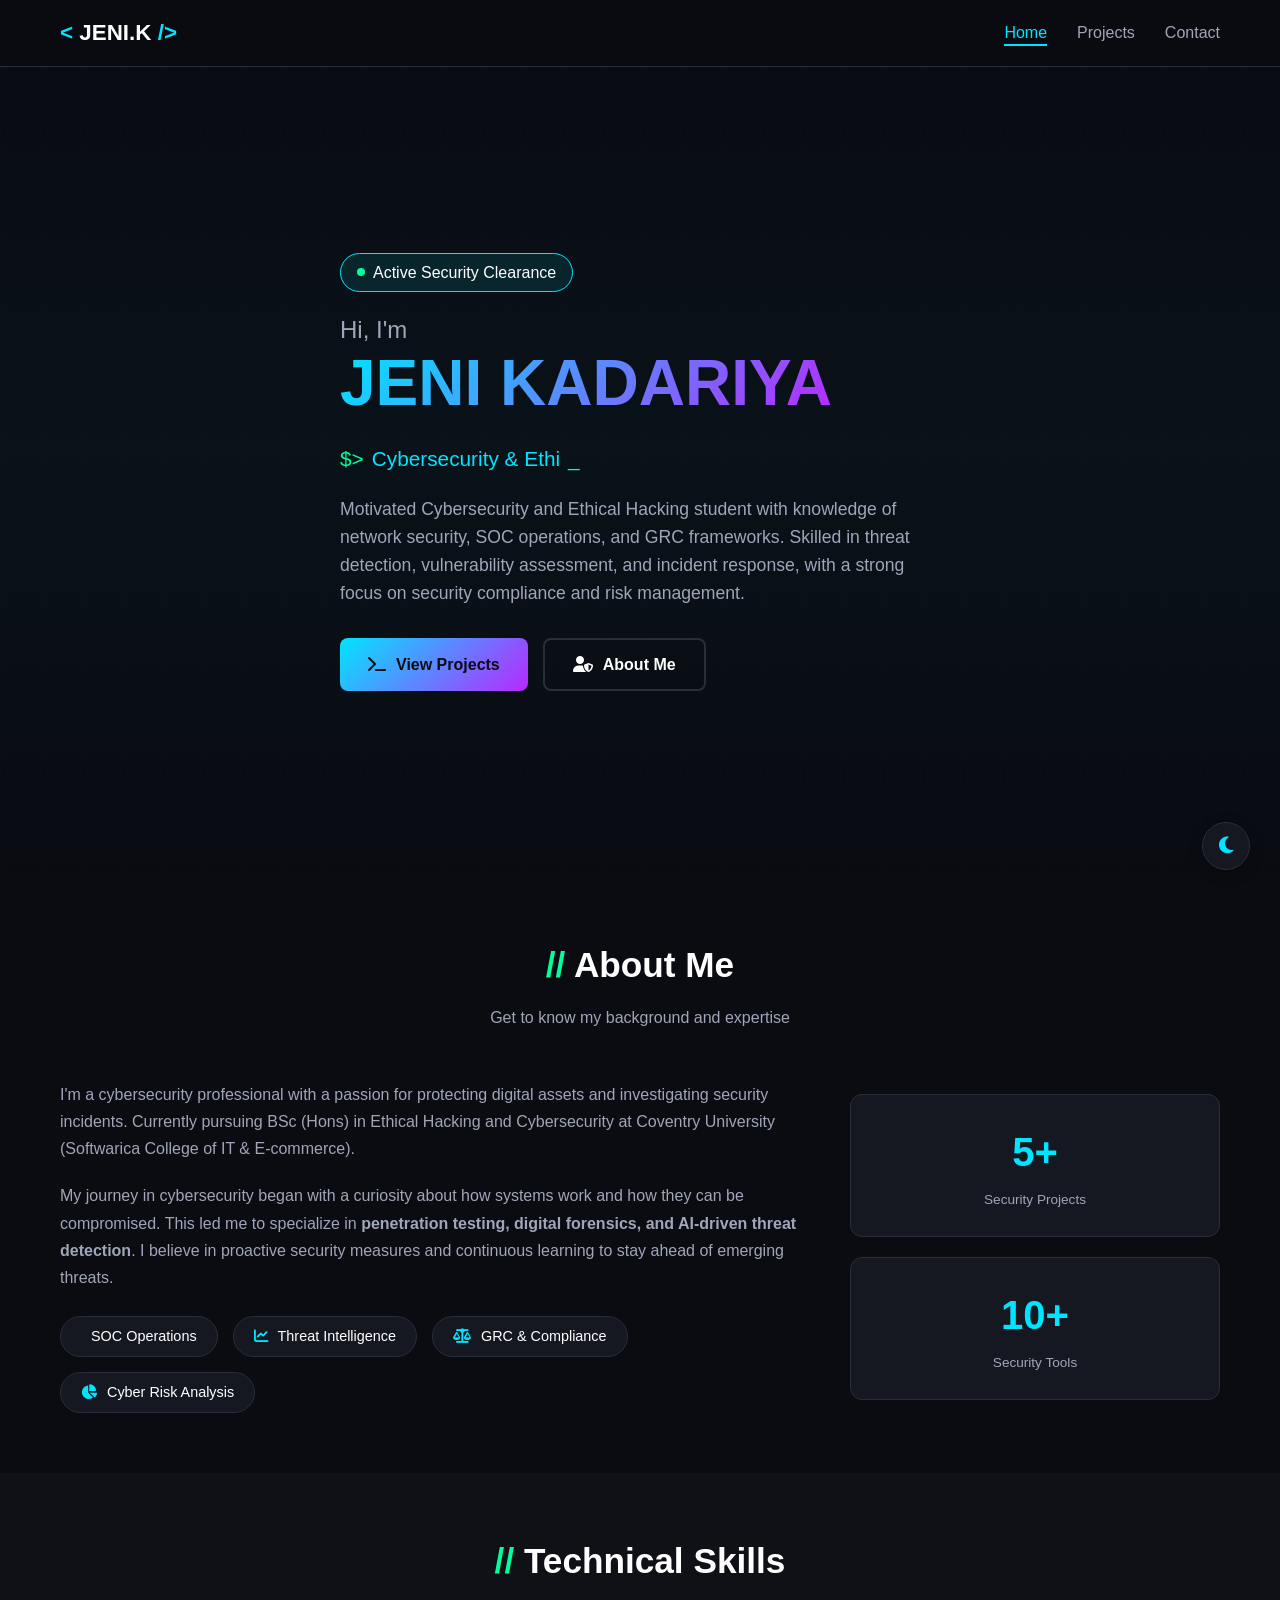
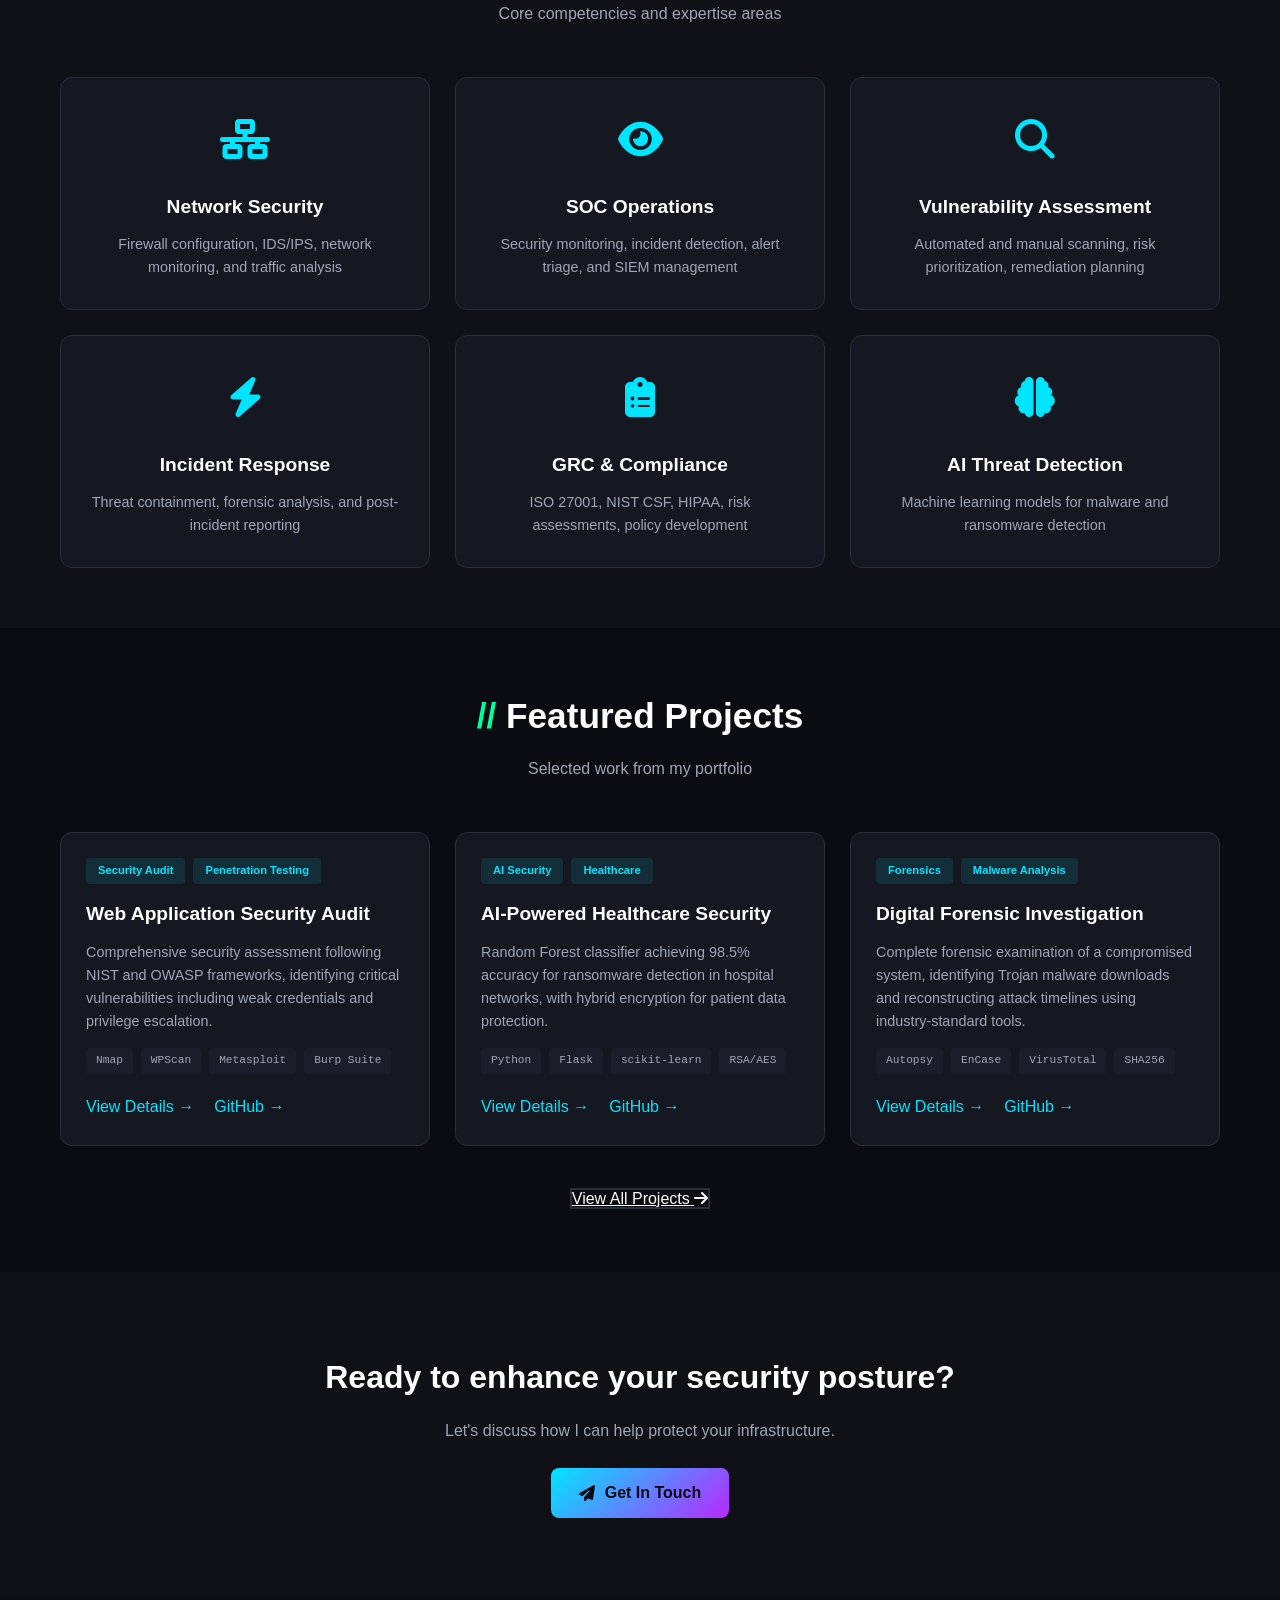
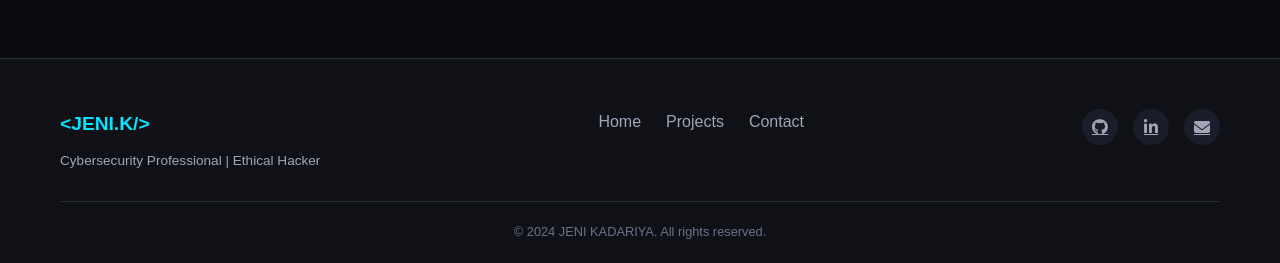
==== commit 719239da: "cybersecurity portfolio" ====
--- a/index.html
+++ b/index.html
@@ -122,10 +122,6 @@
                             <div class="stat-number">10+</div>
                             <div class="stat-label">Security Tools</div>
                         </div>
-                        <div class="stat-card">
-                            <div class="stat-number">5</div>
-                            <div class="stat-label">Certifications</div>
-                        </div>
                     </div>
                 </div>
             </div>
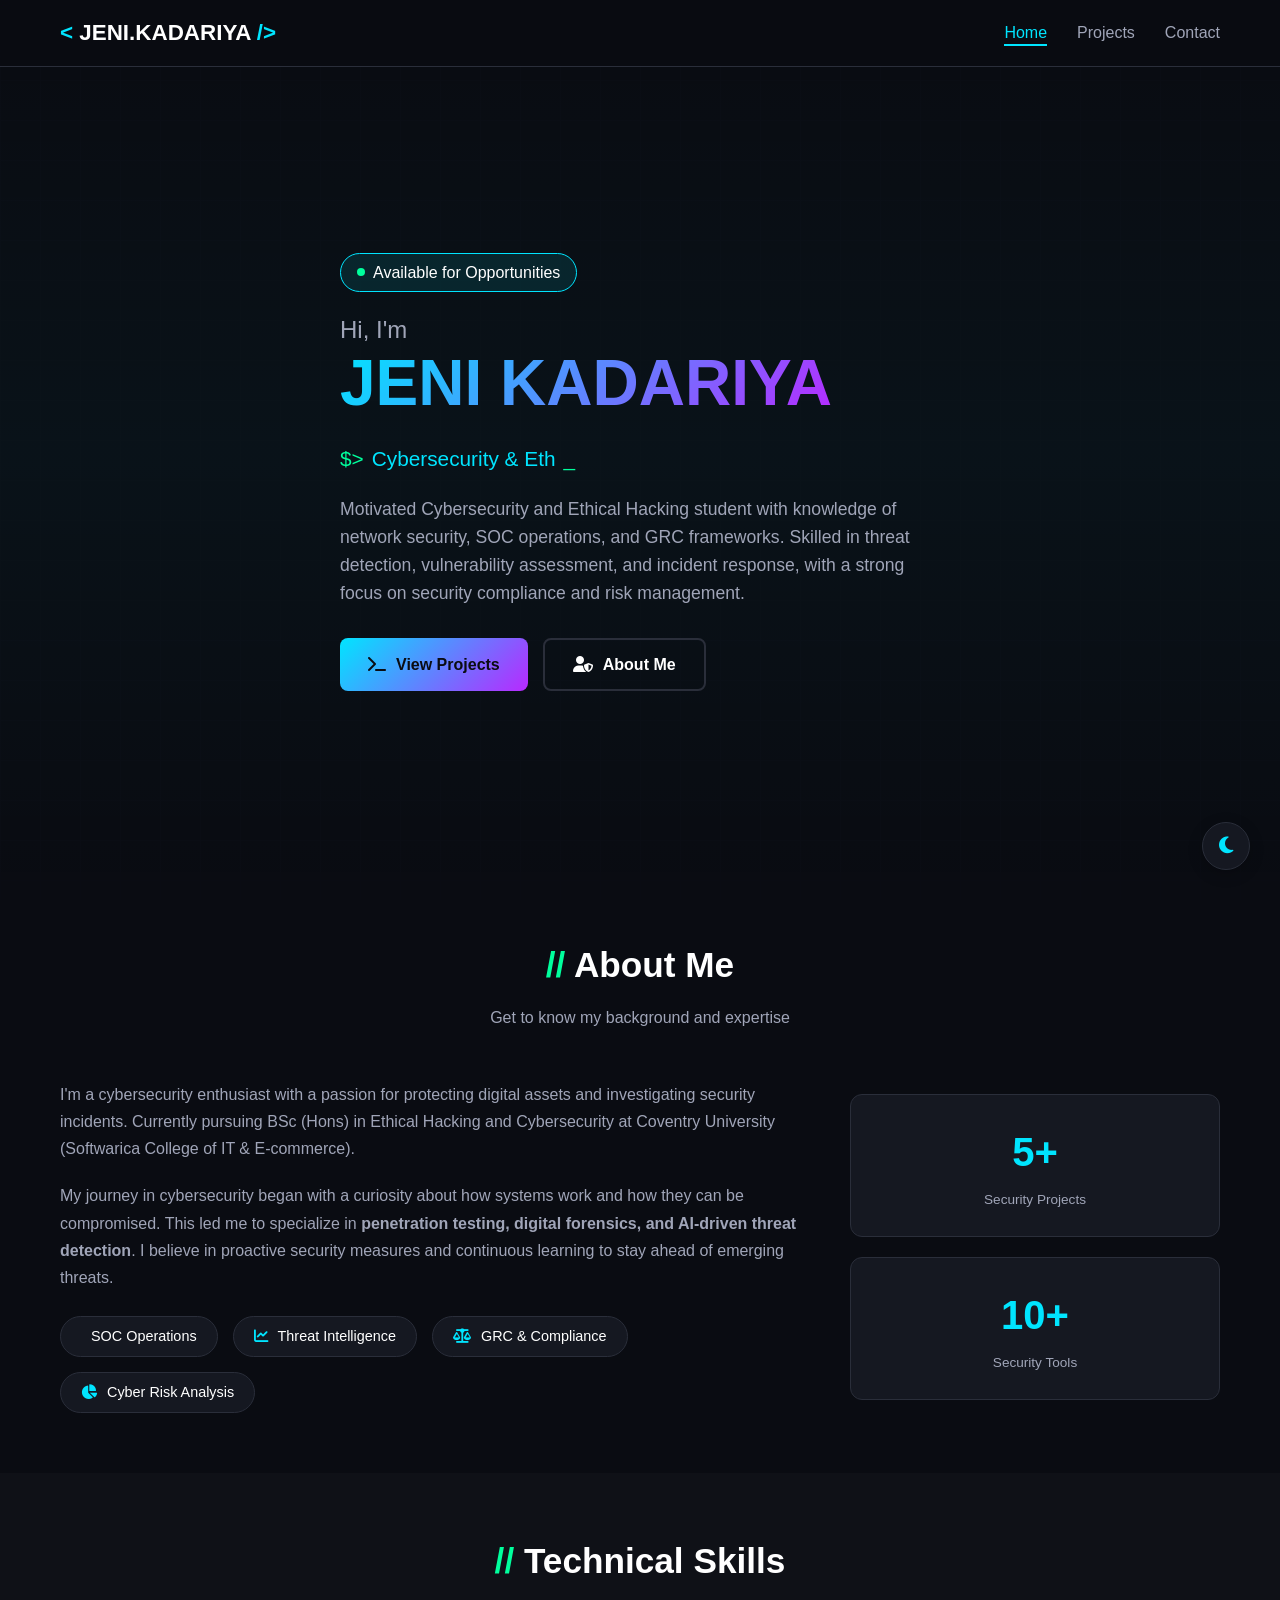
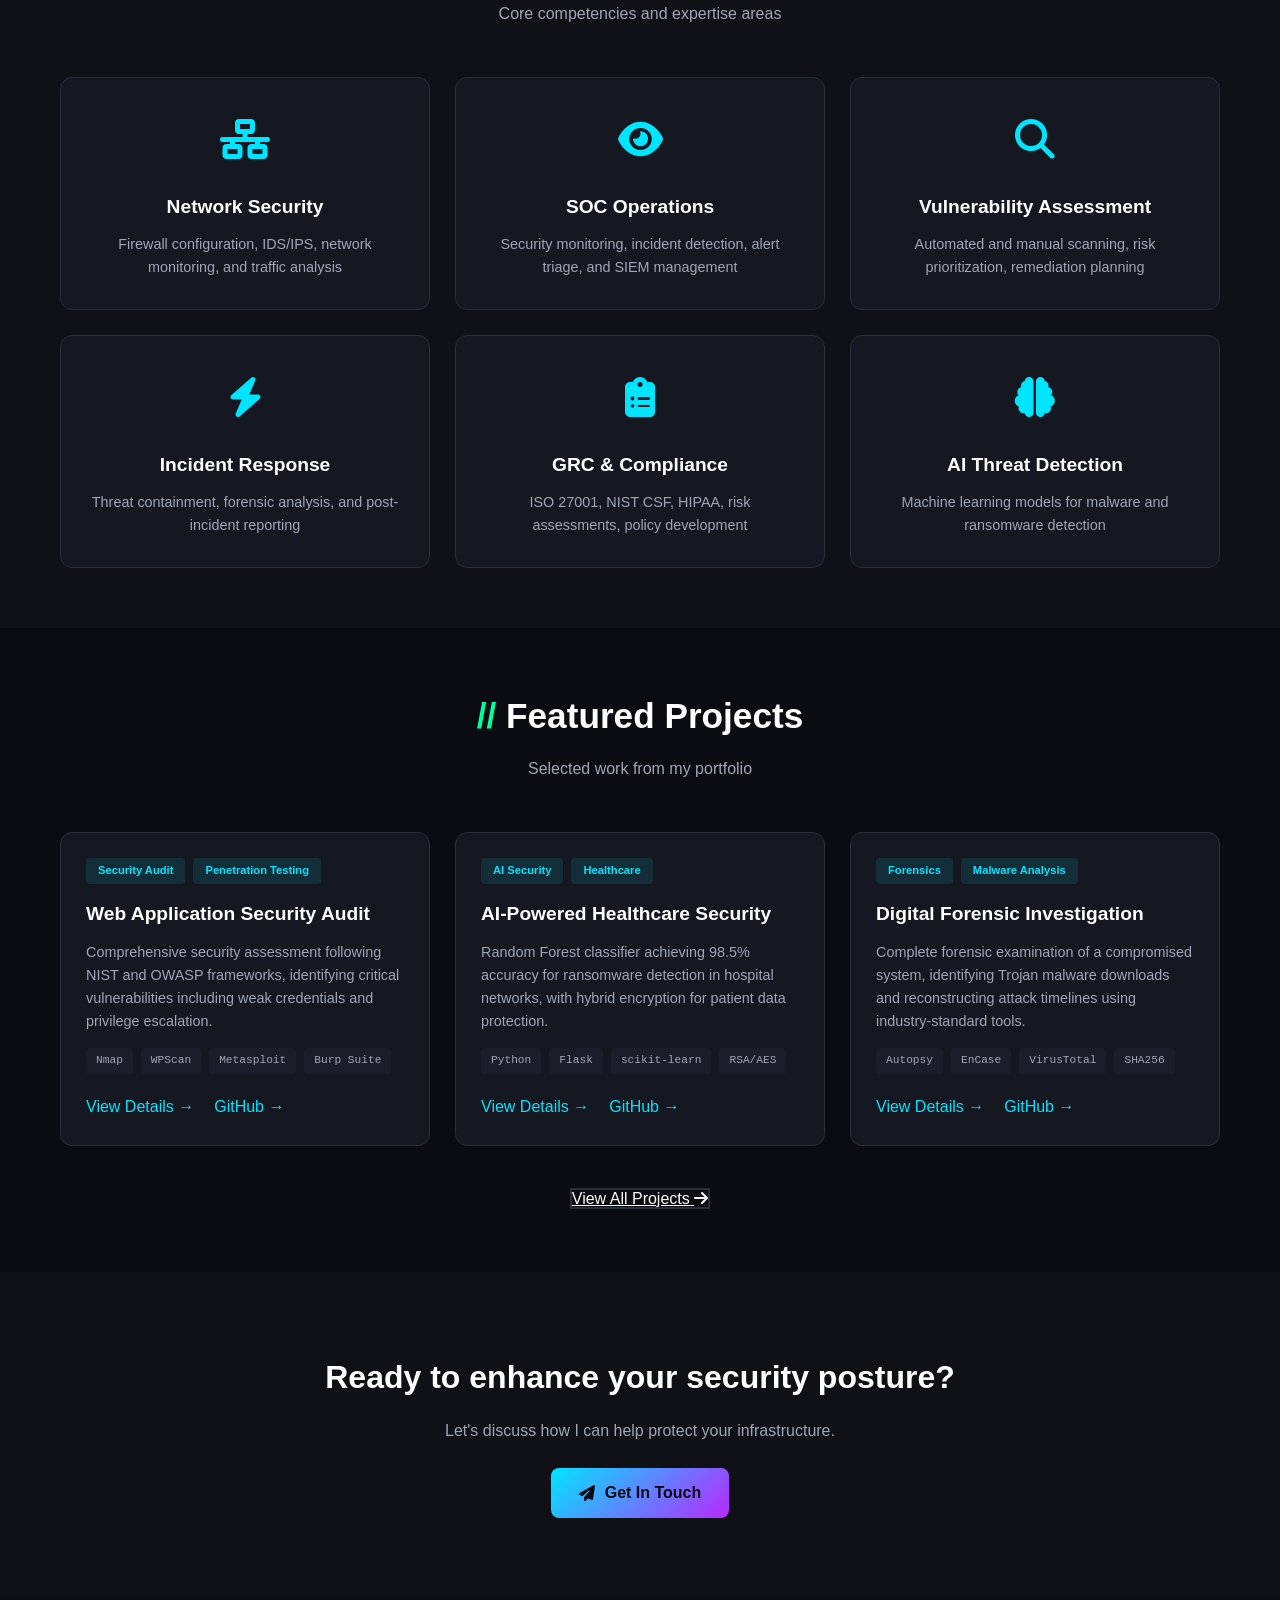
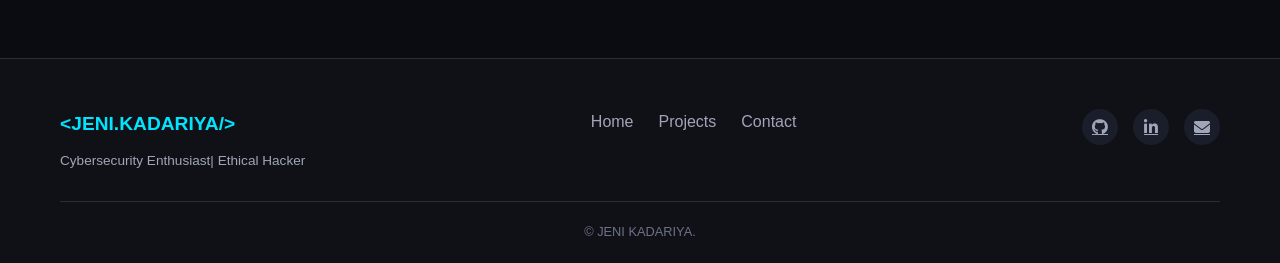
==== commit 81c0630d: "cybersecurity portfolio" ====
--- a/index.html
+++ b/index.html
@@ -28,7 +28,7 @@
             <div class="logo">
                 <a href="index.html">
                     <span class="logo-bracket">&lt;</span>
-                    <span class="logo-text">JENI.K</span>
+                    <span class="logo-text">JENI.KADARIYA</span>
                     <span class="logo-bracket">/&gt;</span>
                 </a>
             </div>
@@ -51,7 +51,7 @@
             <div class="hero-container">
                 <div class="status-badge">
                     <span class="status-dot"></span>
-                    <span>Active Security Clearance</span>
+                    <span>Available for Opportunities</span>
                 </div>
                 <h1 class="hero-title">
                     <span class="greeting">Hi, I'm</span>
@@ -92,7 +92,7 @@
                 </div>
                 <div class="about-content">
                     <div class="about-text">
-                        <p>I'm a cybersecurity professional with a passion for protecting digital assets and investigating security incidents. Currently pursuing BSc (Hons) in Ethical Hacking and Cybersecurity at Coventry University (Softwarica College of IT & E-commerce).</p>
+                        <p>I'm a cybersecurity enthusiast with a passion for protecting digital assets and investigating security incidents. Currently pursuing BSc (Hons) in Ethical Hacking and Cybersecurity at Coventry University (Softwarica College of IT & E-commerce).</p>
                         <p>My journey in cybersecurity began with a curiosity about how systems work and how they can be compromised. This led me to specialize in <strong>penetration testing, digital forensics, and AI-driven threat detection</strong>. I believe in proactive security measures and continuous learning to stay ahead of emerging threats.</p>
                         <div class="interests-grid">
                             <div class="interest-item">
@@ -282,9 +282,9 @@
             <div class="footer-content">
                 <div class="footer-info">
                     <div class="footer-logo">
-                        <span>&lt;JENI.K/&gt;</span>
-                    </div>
-                    <p>Cybersecurity Professional | Ethical Hacker</p>
+                        <span>&lt;JENI.KADARIYA/&gt;</span>
+                    </div>
+                    <p>Cybersecurity Enthusiast| Ethical Hacker</p>
                 </div>
                 <div class="footer-links">
                     <a href="index.html">Home</a>
@@ -298,7 +298,7 @@
                 </div>
             </div>
             <div class="footer-bottom">
-                <p>&copy; 2024 JENI KADARIYA. All rights reserved.</p>
+                <p>&copy;  JENI KADARIYA.</p>
             </div>
         </div>
     </footer>
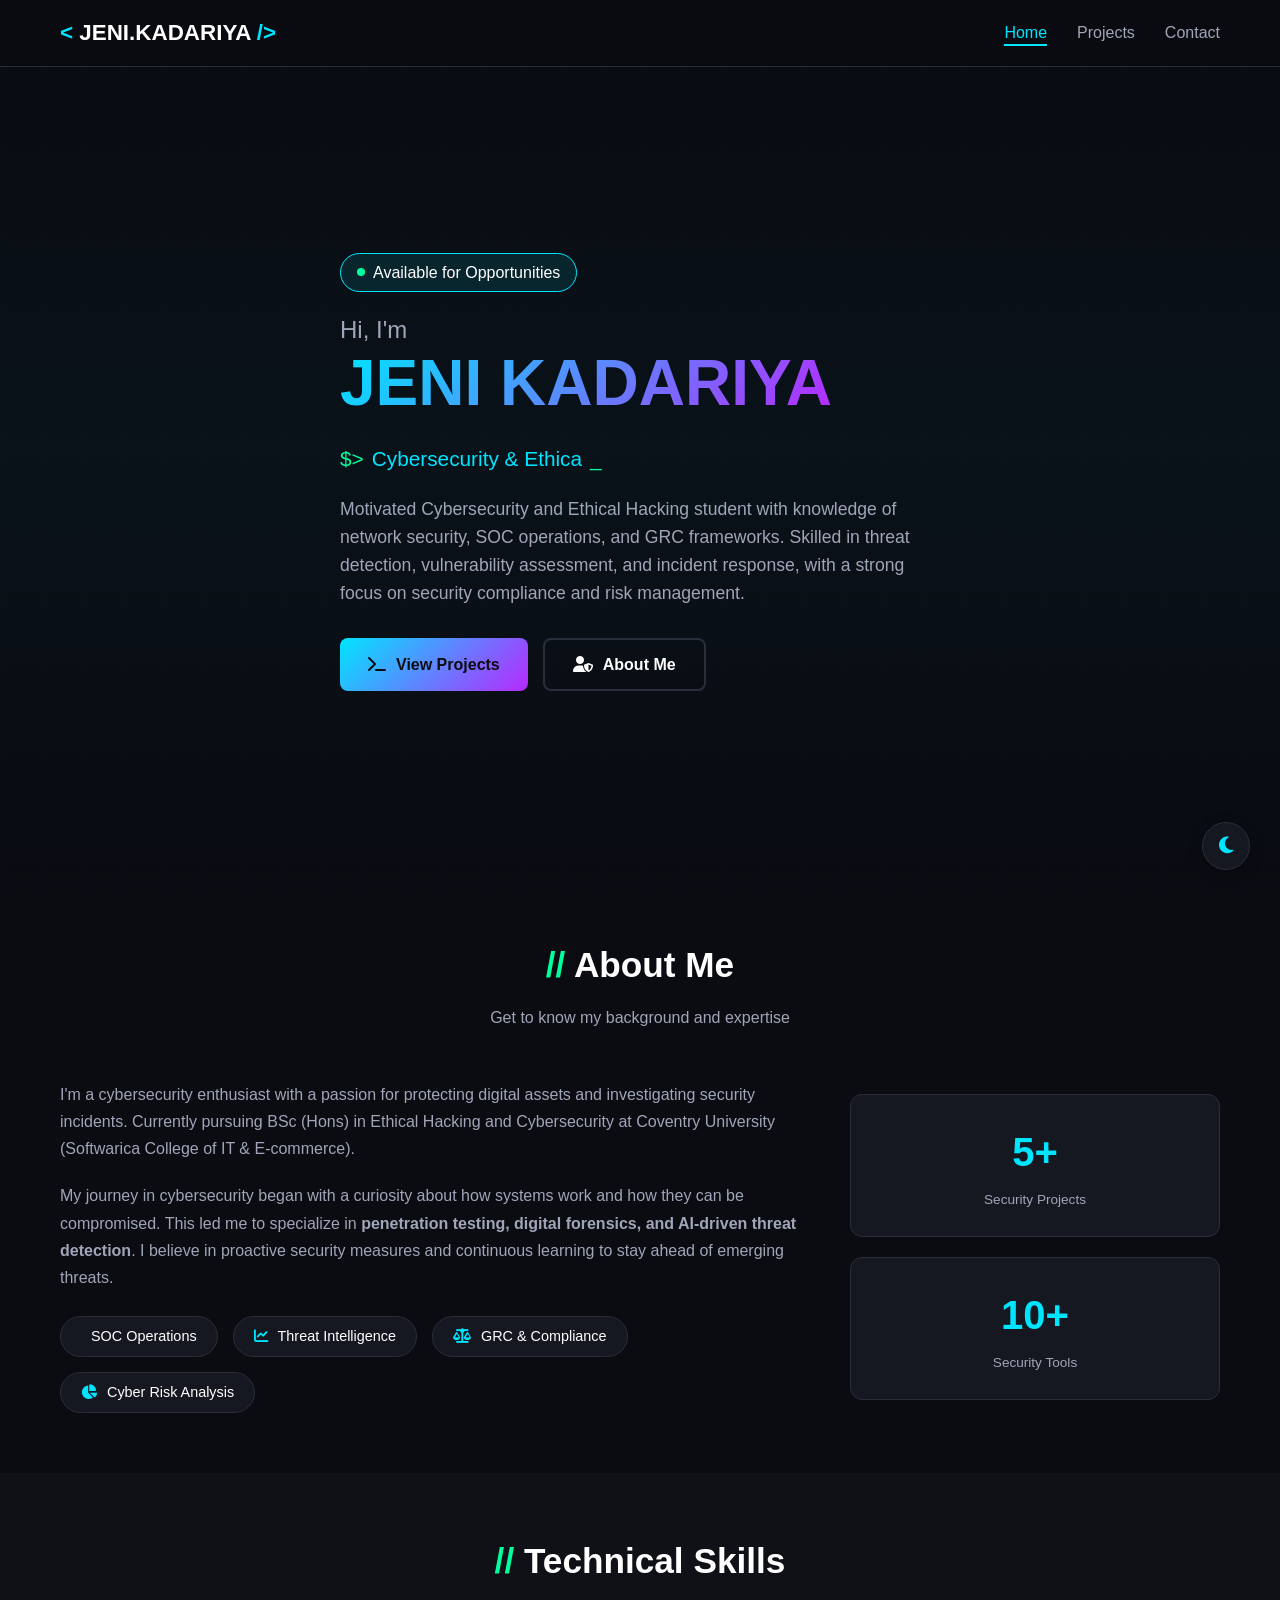
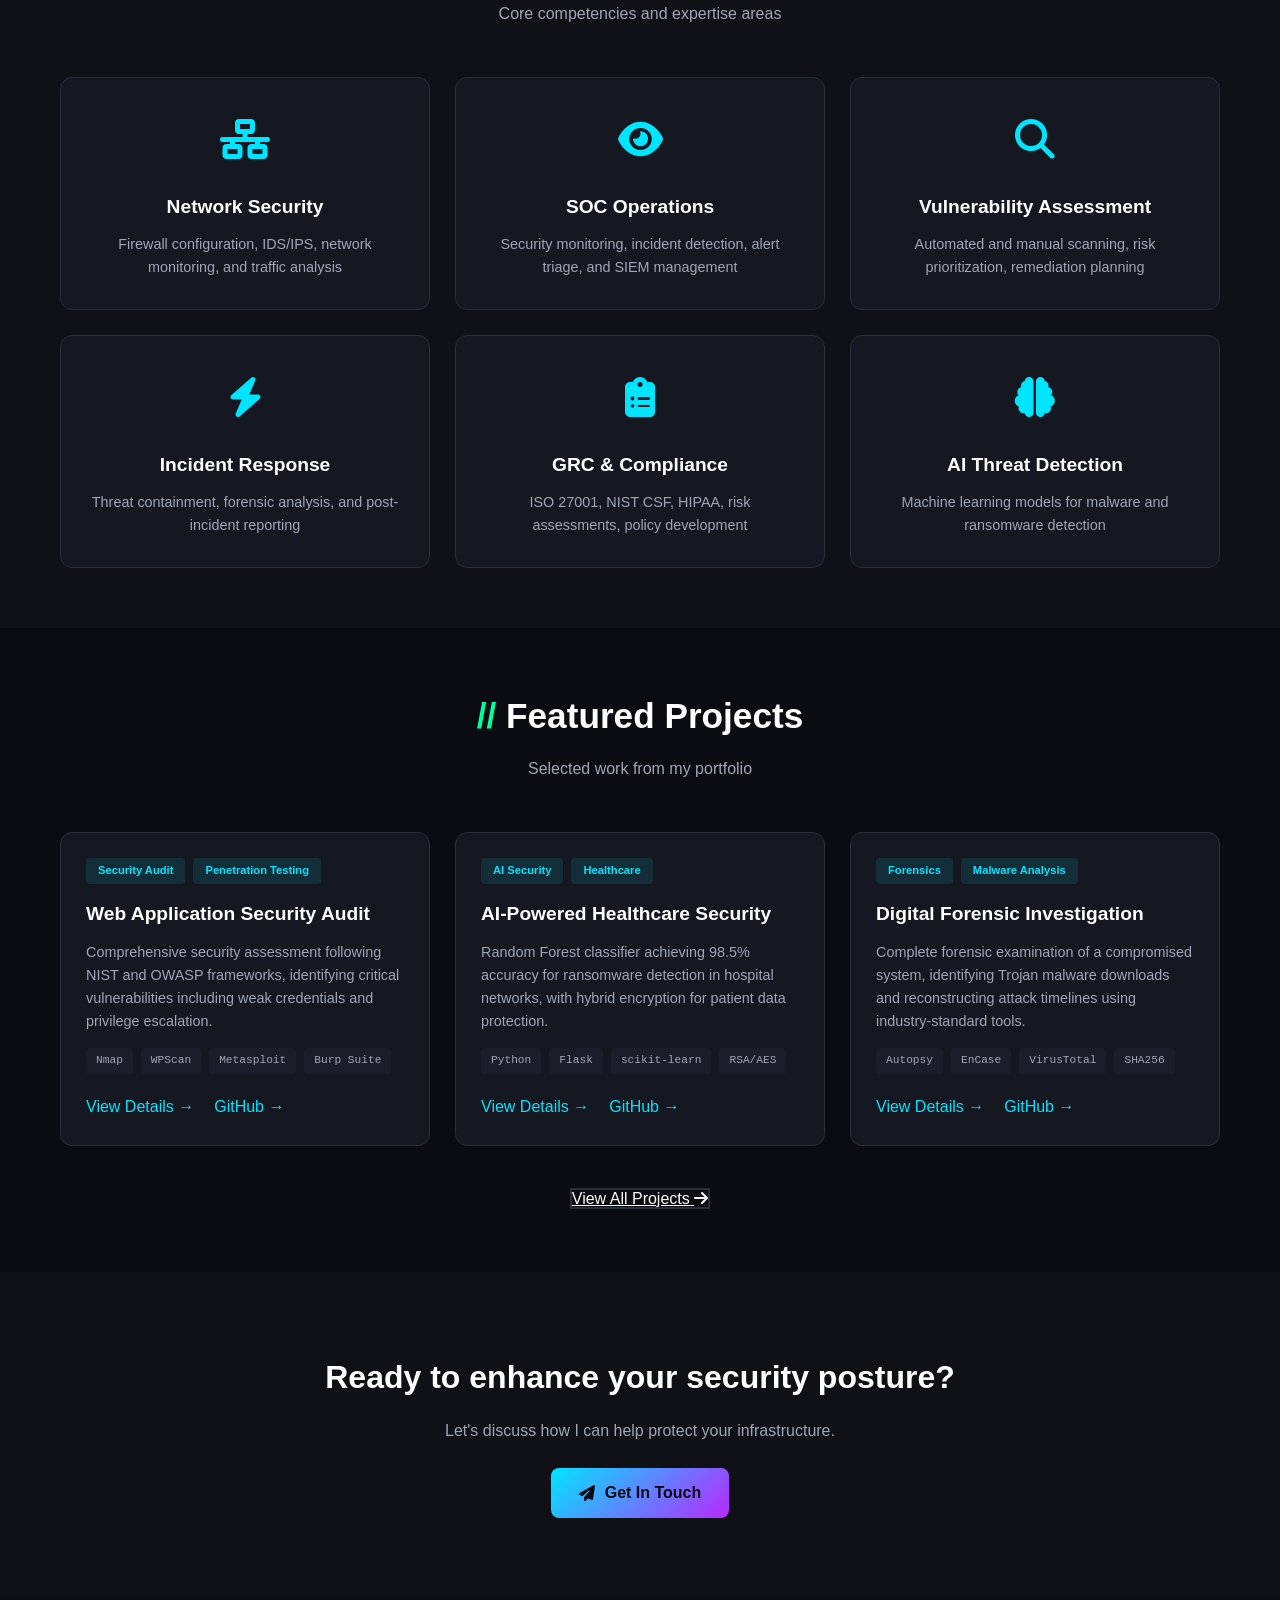
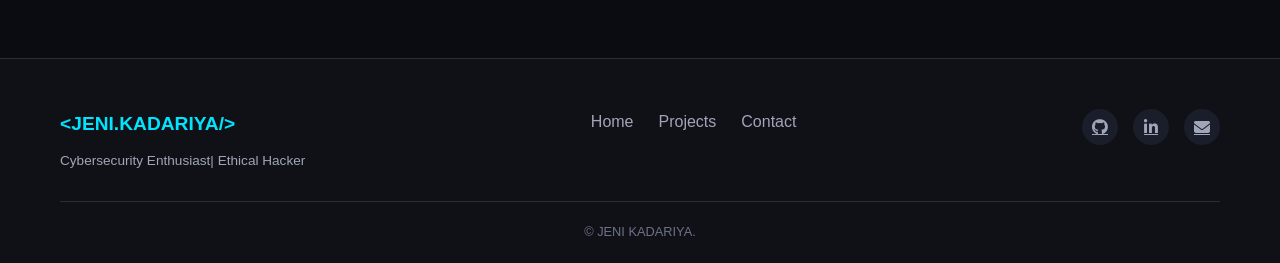
==== commit cf990db6: "cybersecurity portfolio" ====
--- a/index.html
+++ b/index.html
@@ -9,20 +9,18 @@
     <link rel="stylesheet" href="https://cdnjs.cloudflare.com/ajax/libs/font-awesome/6.5.1/css/all.min.css">
 </head>
 <body>
-    <!-- Animated Cyber Grid Background -->
+
     <div class="cyber-bg">
         <div class="grid-overlay"></div>
         <div class="scan-line"></div>
     </div>
 
-    <!-- Dark/Light Mode Toggle -->
     <div class="theme-toggle">
         <button id="themeToggle" aria-label="Toggle theme">
             <i class="fas fa-moon"></i>
         </button>
     </div>
 
-    <!-- Sticky Navigation -->
     <nav class="navbar" id="navbar">
         <div class="nav-container">
             <div class="logo">
@@ -46,7 +44,6 @@
     </nav>
 
     <main>
-        <!-- Hero Section with Typing Animation -->
         <section class="hero">
             <div class="hero-container">
                 <div class="status-badge">
@@ -80,7 +77,6 @@
             </div>
         </section>
 
-        <!-- About Section -->
         <section id="about" class="about-section">
             <div class="container">
                 <div class="section-header">
@@ -127,7 +123,6 @@
             </div>
         </section>
 
-        <!-- Skills Section -->
         <section class="skills-section">
             <div class="container">
                 <div class="section-header">
@@ -184,7 +179,6 @@
             </div>
         </section>
 
-        <!-- Featured Projects Section -->
         <section class="featured-section">
             <div class="container">
                 <div class="section-header">
@@ -261,7 +255,6 @@
             </div>
         </section>
 
-        <!-- Call to Action -->
         <section class="cta-section">
             <div class="container">
                 <div class="cta-content">
@@ -276,7 +269,6 @@
         </section>
     </main>
 
-    <!-- Footer -->
     <footer class="footer">
         <div class="container">
             <div class="footer-content">
